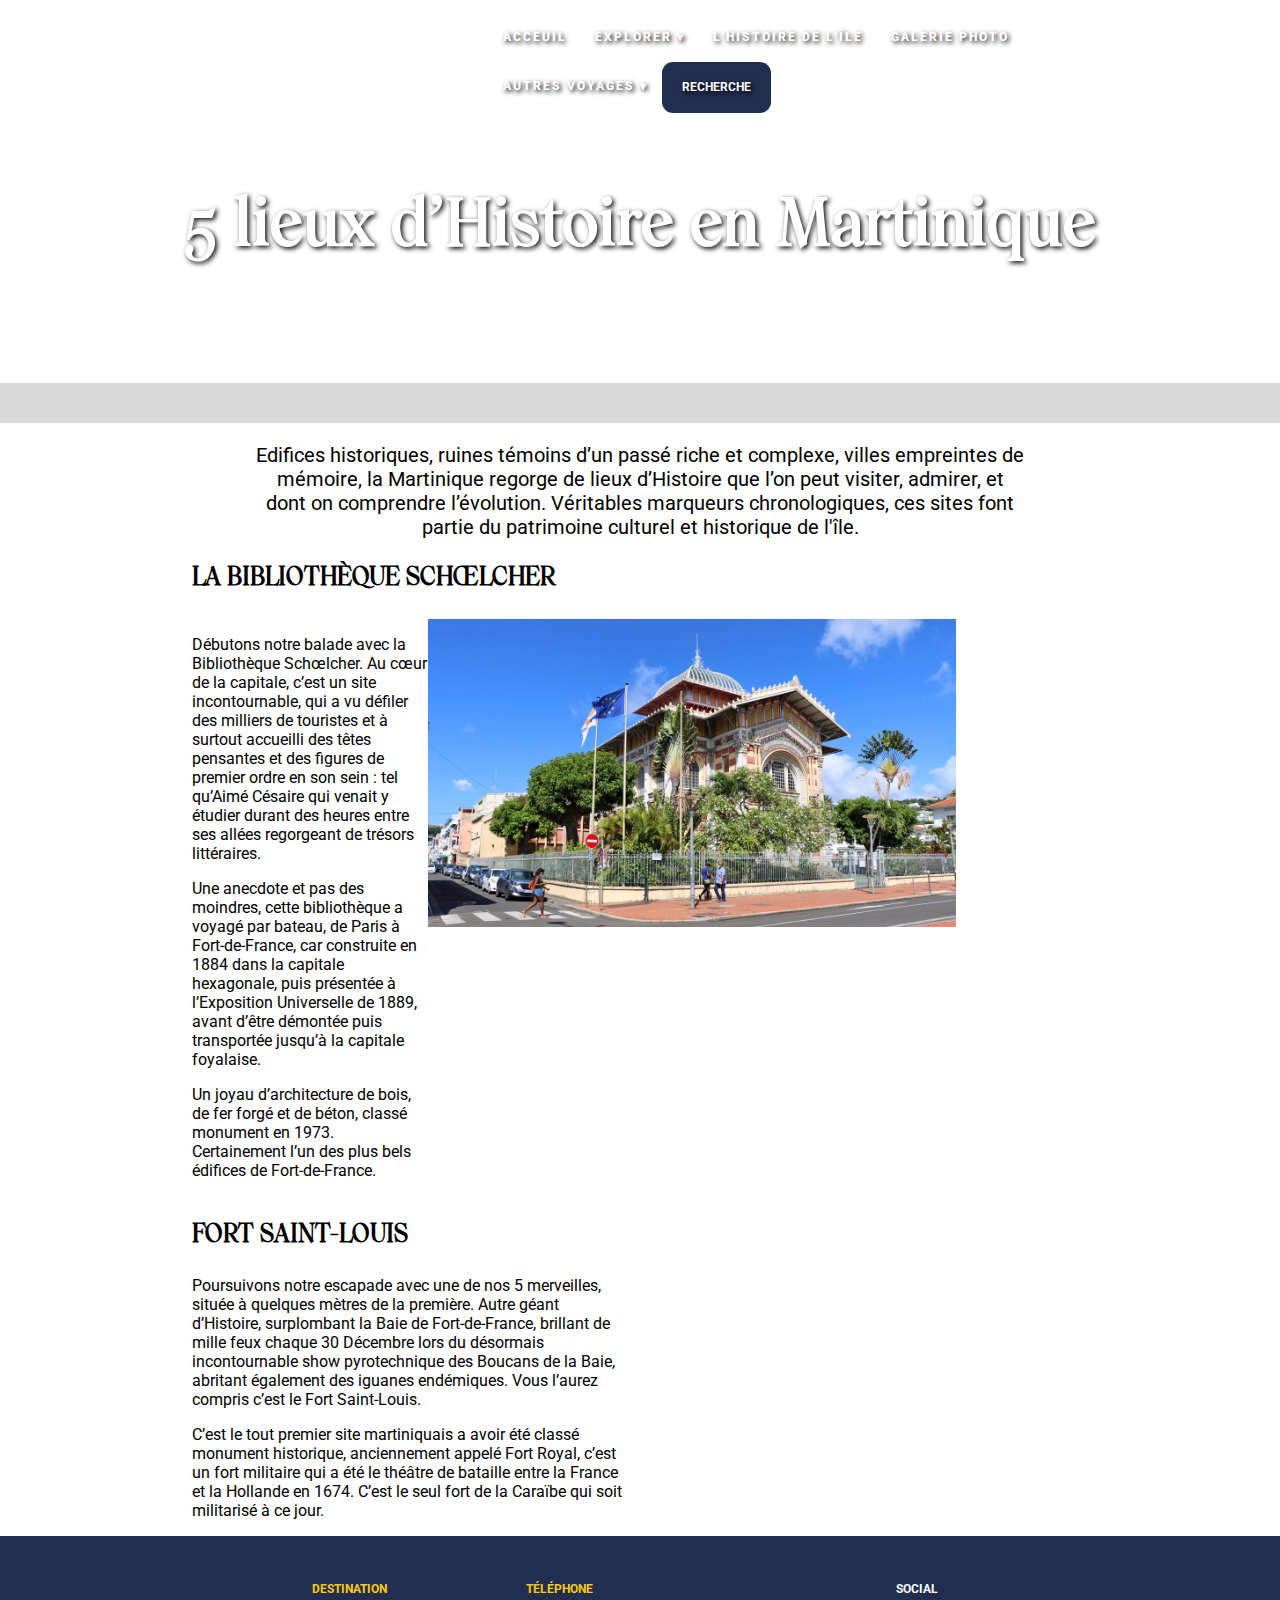
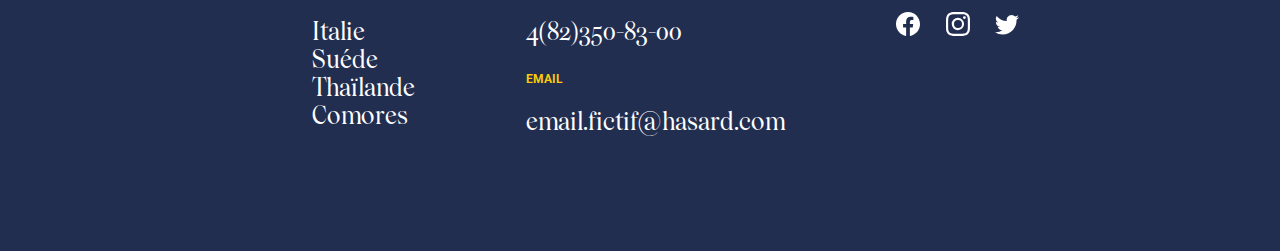
==== histoire_972.html @ 5e61902e "ajout section histoire" ====
<html lang="fr">
<head>
    <meta charset="UTF-8">
    <meta http-equiv="X-UA-Compatible" content="IE=edge">
    <meta name="viewport" content="width=device-width, initial-scale=1.0">
    <link rel="stylesheet" href="histoire_972.css">
    <link rel="icon" href="images-martinique/fill-map.png">
    <title>Découvrez l'histoire de la Martinique</title>
</head>
<body>
    <header>
        <nav>
            <div id="img-logo"><img src="images-martinique/fill-map.png" alt="logo"></div>
            <div id="menu">
                <ul>
                    <li><a href='martinique.html'>Acceuil</a></li>
                    <li><a class='dropdown-arrow' href='http://'>Explorer</a>
                        <ul class='sub-menus'>
                            <li><a href='http://'>Plages</a></li>
                            <li><a href='http://'>Plongés</a></li>
                            <li><a href='http://'>Faune et flore</a></li>
                            <li><a href='http://'>Randonnée</a></li>
                          </ul>
                        </li>
                        <li><a href='http://'>L'histoire de l'île </a></li>
                        <li><a href='http://'>Galerie photo</a></li>
                        <li><a class='dropdown-arrow' href='index.html'>Autres Voyages</a>
                          <ul class='sub-menus'>
                            <li><a href='http://'>Italie</a></li>
                            <li><a href='http://'>Suéde</a></li>
                            <li><a href='http://'>Thaïlande</a></li>
                            <li><a href='http://'>Comores</a></li>
                          </ul>
                        </li>
                        <li><button class="button-44"><a href='http://'>recherche</a></button></li>
                </ul>
            </div>
          </nav>
    </header>
    <main>
        <section class="background_1">
          <div class="title_s1">
            <h2>5 lieux d’Histoire en Martinique</h2>
          </div>
        </section>
        <section class="s2">
          <div class="color_s2"></div>
          <div class="container_s2">
            <div class="intro_s2">
              <p>Edifices historiques, ruines témoins d’un passé riche et complexe, villes empreintes de mémoire, la Martinique regorge de lieux d’Histoire que l’on peut visiter, admirer, et dont on comprendre l’évolution.
                Véritables marqueurs chronologiques, ces sites font partie du patrimoine culturel et historique de l'île.
                </p>
            </div>
            <div class="box_warpper_s2">
              <div class="sup_box_s2_1">
                <div class="box_s2_1">
                  <h3>la Bibliothèque Schœlcher</h3>
                  <div class="sub_box_s2_1">
                    <div class="para_s2_1">
                      <p>Débutons notre balade avec la Bibliothèque Schœlcher. Au cœur de la capitale, c’est un site incontournable, qui a vu défiler des milliers de touristes et à surtout accueilli des têtes pensantes et des figures de premier ordre en son sein : tel qu’Aimé Césaire qui venait y étudier durant des heures entre ses allées regorgeant de trésors littéraires.</p>
                      <p>Une anecdote et pas des moindres, cette bibliothèque a voyagé par bateau, de Paris à Fort-de-France, car construite en 1884 dans la capitale hexagonale, puis présentée à l’Exposition Universelle de 1889, avant d’être démontée puis transportée jusqu’à la capitale foyalaise.</p>
                      <p>Un joyau d’architecture de bois, de fer forgé et de béton, classé monument en 1973. Certainement l’un des plus bels édifices de Fort-de-France.</p>
                    </div>
                    <div class="img_s2_1">
                    <img src="images-histoire/bibliotheque-schoelcher_0.jpg" alt="">
                    </div>
                  </div>
              </div>
              <div class="box_s2_1">
                <h3>Fort Saint-Louis</h3>
                <div class="para_s2_1">
                  <p>Poursuivons notre escapade avec une de nos 5 merveilles, située à quelques mètres de la première. Autre géant d’Histoire, surplombant la Baie de Fort-de-France, brillant de mille feux chaque 30 Décembre lors du désormais incontournable show pyrotechnique des Boucans de la Baie, abritant également des iguanes endémiques. Vous l’aurez compris c’est le Fort Saint-Louis.</p>
                  <p>C’est le tout premier site martiniquais a avoir été classé monument historique, anciennement appelé Fort Royal, c’est un fort militaire qui a été le théâtre de bataille entre la France et la Hollande en 1674. C’est le seul fort de la Caraïbe qui soit militarisé à ce jour.</p>
                </div>
              </div>
            </div>
          </div>
        </section>
    </main>
    <footer>
      <div class="container_footer">
          <div class="box_warpper_foot">
              <div class="box_foot_1">
                  <h4>DESTINATION</h4>
                  <ul>
                      <li><a href="#">Italie</a></li>
                      <li><a href="#">Suéde</a></li>
                      <li><a href="#">Thaïlande</a></li>
                      <li><a href="#">Comores</a></li>
                  </ul>
              </div>
              <div class="box_foot_2">
                  <div class="box_sub_foot1">
                      <h4>Téléphone</h4>
                      <p>4(82)350-83-00</p>
                  </div>
                  <div class="box_sub_foot2">
                      <h4>Email</h4>
                      <p>email.fictif@hasard.com</p>
                  </div>
              </div>
              <div class="box_foot_3">
                  <h4>Social</h4>
                  <div class="box_sub_foot_3">
                      <div class="icone-facebook">
                          <a href="">
                              <svg xmlns="http://www.w3.org/2000/svg" width="24" height="24" fill="currentColor" class="bi bi-facebook" viewBox="0 0 16 16"> <path d="M16 8.049c0-4.446-3.582-8.05-8-8.05C3.58 0-.002 3.603-.002 8.05c0 4.017 2.926 7.347 6.75 7.951v-5.625h-2.03V8.05H6.75V6.275c0-2.017 1.195-3.131 3.022-3.131.876 0 1.791.157 1.791.157v1.98h-1.009c-.993 0-1.303.621-1.303 1.258v1.51h2.218l-.354 2.326H9.25V16c3.824-.604 6.75-3.934 6.75-7.951z"/> </svg>
                          </a>
                      </div>
                      <div class="icone-insta">
                          <a href="">
                              <svg style="color: white" xmlns="http://www.w3.org/2000/svg" width="24" height="24" fill="currentColor" class="bi bi-instagram" viewBox="0 0 16 16"> <path d="M8 0C5.829 0 5.556.01 4.703.048 3.85.088 3.269.222 2.76.42a3.917 3.917 0 0 0-1.417.923A3.927 3.927 0 0 0 .42 2.76C.222 3.268.087 3.85.048 4.7.01 5.555 0 5.827 0 8.001c0 2.172.01 2.444.048 3.297.04.852.174 1.433.372 1.942.205.526.478.972.923 1.417.444.445.89.719 1.416.923.51.198 1.09.333 1.942.372C5.555 15.99 5.827 16 8 16s2.444-.01 3.298-.048c.851-.04 1.434-.174 1.943-.372a3.916 3.916 0 0 0 1.416-.923c.445-.445.718-.891.923-1.417.197-.509.332-1.09.372-1.942C15.99 10.445 16 10.173 16 8s-.01-2.445-.048-3.299c-.04-.851-.175-1.433-.372-1.941a3.926 3.926 0 0 0-.923-1.417A3.911 3.911 0 0 0 13.24.42c-.51-.198-1.092-.333-1.943-.372C10.443.01 10.172 0 7.998 0h.003zm-.717 1.442h.718c2.136 0 2.389.007 3.232.046.78.035 1.204.166 1.486.275.373.145.64.319.92.599.28.28.453.546.598.92.11.281.24.705.275 1.485.039.843.047 1.096.047 3.231s-.008 2.389-.047 3.232c-.035.78-.166 1.203-.275 1.485a2.47 2.47 0 0 1-.599.919c-.28.28-.546.453-.92.598-.28.11-.704.24-1.485.276-.843.038-1.096.047-3.232.047s-2.39-.009-3.233-.047c-.78-.036-1.203-.166-1.485-.276a2.478 2.478 0 0 1-.92-.598 2.48 2.48 0 0 1-.6-.92c-.109-.281-.24-.705-.275-1.485-.038-.843-.046-1.096-.046-3.233 0-2.136.008-2.388.046-3.231.036-.78.166-1.204.276-1.486.145-.373.319-.64.599-.92.28-.28.546-.453.92-.598.282-.11.705-.24 1.485-.276.738-.034 1.024-.044 2.515-.045v.002zm4.988 1.328a.96.96 0 1 0 0 1.92.96.96 0 0 0 0-1.92zm-4.27 1.122a4.109 4.109 0 1 0 0 8.217 4.109 4.109 0 0 0 0-8.217zm0 1.441a2.667 2.667 0 1 1 0 5.334 2.667 2.667 0 0 1 0-5.334z" fill="white"></path> </svg>
                          </a>
                      </div>
                      <div class="icone-twitter">
                          <a href="#">
                              <svg style="color: white" xmlns="http://www.w3.org/2000/svg" width="24" height="24" fill="currentColor" class="bi bi-twitter" viewBox="0 0 16 16"> <path d="M5.026 15c6.038 0 9.341-5.003 9.341-9.334 0-.14 0-.282-.006-.422A6.685 6.685 0 0 0 16 3.542a6.658 6.658 0 0 1-1.889.518 3.301 3.301 0 0 0 1.447-1.817 6.533 6.533 0 0 1-2.087.793A3.286 3.286 0 0 0 7.875 6.03a9.325 9.325 0 0 1-6.767-3.429 3.289 3.289 0 0 0 1.018 4.382A3.323 3.323 0 0 1 .64 6.575v.045a3.288 3.288 0 0 0 2.632 3.218 3.203 3.203 0 0 1-.865.115 3.23 3.23 0 0 1-.614-.057 3.283 3.283 0 0 0 3.067 2.277A6.588 6.588 0 0 1 .78 13.58a6.32 6.32 0 0 1-.78-.045A9.344 9.344 0 0 0 5.026 15z" fill="white"></path> </svg>
                          </a>
                      </div>
                  </div>
              </div>
          </div>
      </div>
  </footer>
</body>
</html>
---- histoire_972.css ----
@import url('https://fonts.googleapis.com/css2?family=Roboto:ital,wght@0,100;0,300;0,400;0,500;0,700;0,900;1,100;1,300;1,400;1,500;1,700;1,900&display=swap');
@import url('https://fonts.googleapis.com/css2?family=Gilda+Display&display=swap');


@font-face {
    font-family: wulkan-med;
    src: url(font-voyage/WulkanDisplayMedium.ttf);
}
@font-face {
    font-family: WulkanDisplay-med-ital;
    src: url(font-voyage/WulkanDisplayRegular.ttf);
}
body{
    font-family: 'Roboto', sans-serif;
    margin: 0;
    padding: 0;
}

body{
    background-image: url(images-histoire/6e939fa3d09dea7df85dec85d68ae150.jpg);
    background-size: contain;
    background-repeat: no-repeat;
}
ul{
    list-style-type: none;
}
a:visited{
    color: #FFF;
    text-decoration: none;
}
a:link{
    color: #FFF;
    text-decoration: none;
}
/********************               NAVBAR             *************************/
/********************************************************************************/
/********************************************************************************/    
nav{
    display: flex;
    margin-left: 15%;
    margin-right: 15%;
    padding-top: 1%;
    font-size: 14px;
    letter-spacing: 2px;
    font-weight: 900;
}
#img-logo img{
    width: 12%;
}
#menu {
	color: #FFF;
	height: 5%;
	padding-left: 18px;
	border-radius: 0px;
}
#menu ul, #menu li {
	margin: 0 auto;
	padding: 0;
	list-style: none
}
#menu ul {
	width: 100%;
}
#menu li {
	float: left;
	display: inline;
	position: relative;
}
#menu a {
	display: block;
	line-height: 49px;
	padding: 0 14px;
	text-decoration: none;
	color: #FFFFFF;
	font-size: 12px;
	text-transform: uppercase;
    text-shadow: 2px 2px 5px black;
}
#menu a.dropdown-arrow:after {
	content: "\25BE";
	margin-left: 5px;
}
#menu li a:hover {
	color: #FFFFFF;
    text-shadow: 2px 2px 5px black;
}
#menu input {
	display: none;
	margin: 0;
	padding: 0;
	height: 3%;
	width: 100%;
	opacity: 0;
	cursor: pointer
}
#menu label {
	display: none;
	line-height: 49px;
	text-align: center;
	position: absolute;
	left: 35px
}
#menu label:before {
	font-size: 1.6em;
	content: "\2261"; 
	margin-left: 20px;
}
#menu ul.sub-menus{
	height: auto;
	overflow: hidden;
	width: 170px;
	position: absolute;
	z-index: 99;
	display: none;
}
#menu ul.sub-menus li {
	display: block;
	width: 100%;
}
#menu ul.sub-menus a {
	color: #FFFFFF;
	font-size: 12px;
    text-shadow: 2px 2px 5px black;
}
#menu li:hover ul.sub-menus {
	display: block
}

#img-logo {
    display: flex;
    justify-content: center;
}

/* CSS */
.button-44 {
    background-color: #222e50;
  border-radius: 11px;
  box-sizing: border-box;
  color: #fff;
  cursor: pointer;
  display: flex;
  font-family: Mija,-apple-system,BlinkMacSystemFont,Roboto,"Roboto Slab","Droid Serif","Segoe UI",system-ui,Arial,sans-serif;
  font-size: 1.15em;
  font-weight: 700;
  justify-content: center;
  line-height: 33.4929px;
  text-align: center;
  text-decoration: none;
  text-decoration-skip-ink: auto;
  text-shadow: rgba(0, 0, 0, .3) 1px 1px 1px;
  text-underline-offset: 1px;
  transition: all .2s ease-in-out;
  user-select: none;
  -webkit-user-select: none;
  touch-action: manipulation;
  width: 100%;
  word-break: break-word;
  border: 0;
}

.button-44:active,
.button-44:focus {
  border-bottom-style: none;
  border-color: #dadada;
  box-shadow: rgba(0, 0, 0, .3) 0 3px 3px inset;
  outline: 0;
}

.button-44:hover {
  background-color: #FCCB06;  
  border-bottom-style: none;
  border-color: #dadada;
}

.background_1{
    color: #FFF;
    height: 30%;
    font-family: wulkan-med;
    font-size: 44px;
}
.title_s1{
    display: flex;
    align-items: center;
    justify-content: center;
}
.title_s1 h2{
    margin-top: 6%;
    text-shadow: 2px 2px 5px black;
}
.s2{
    background-color: #FFF;
}
.color_s2{
    background-color: #dadada;
    height: 40px;
}
.intro_s2{
    margin-left: 20%;
    margin-right: 20%;
    font-size: 20px;
    text-align: center;
}
.box_warpper_s2{
    margin-left: 15%;
    margin-right: 15%;
}
.box_s2_1 h3{
    text-transform: uppercase;
    font-family: wulkan-med;
    font-size: 25px;
}
.sub_box_s2_1 {
    display: flex;
}
.img_s2_1 img{
    width: 80%;
}
.para_s2_1{
    width: 48%;
}

/********************           SECTION FOOTER         *************************/
/********************************************************************************/
/********************************************************************************/    

footer{
    background-color: #222e50;
    color: #FFF;
    height: 35%;
}
.container_footer{
    margin-left: 20%;
    margin-right: 20%;
}
.box_warpper_foot{
    padding-top: 4%;
    display: flex;
    justify-content: space-around;
}
.box_foot_1 h4,.box_foot_2 h4{
    text-transform: uppercase;
    color: #FCCB06;
    font-size: 12px;
}
.box_foot_1 ul,.box_foot_2 p{
    font-family: wulkan-med;
    font-size: 24px;
}
.box_foot_1 ul{
    padding: 0;
}
.box_foot_3 h4{
    font-size: 12px;
    text-transform: uppercase;
}
.box_sub_foot_3{
    display: flex;
    gap: 35%;
}
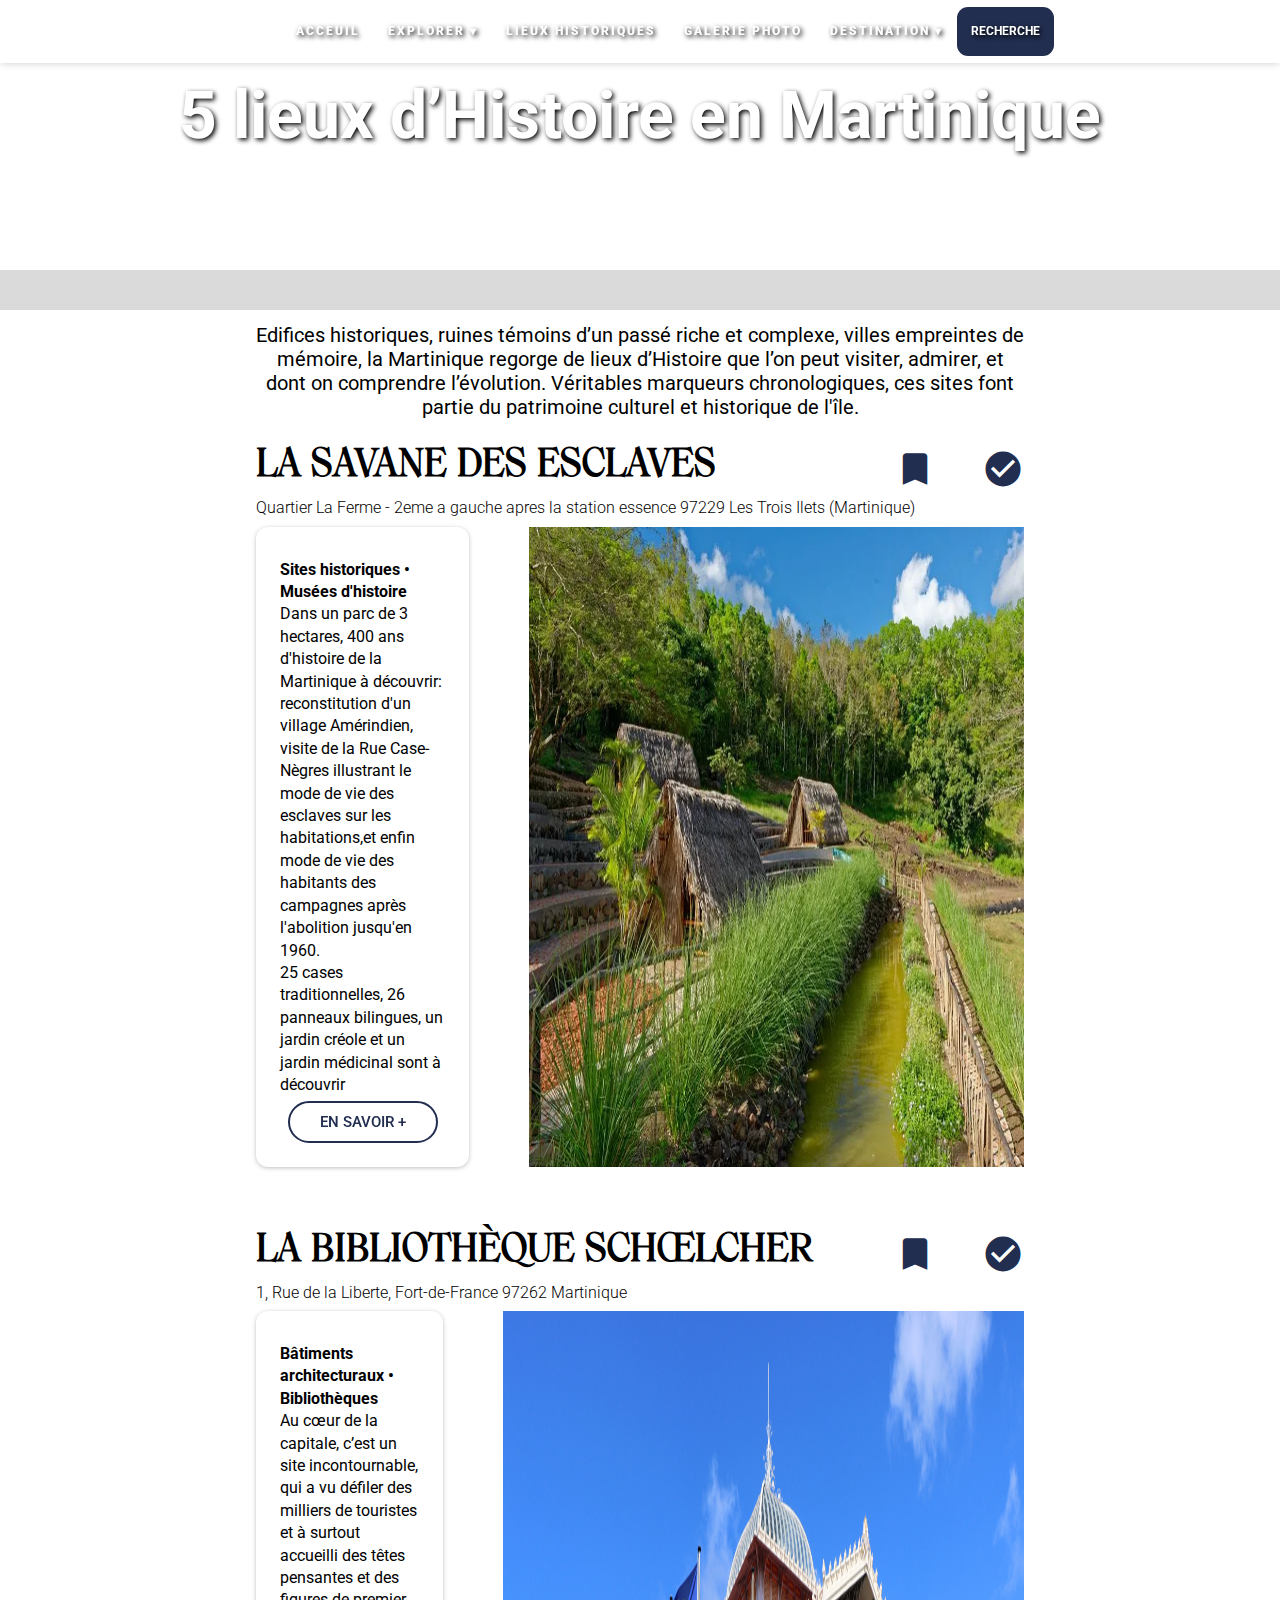
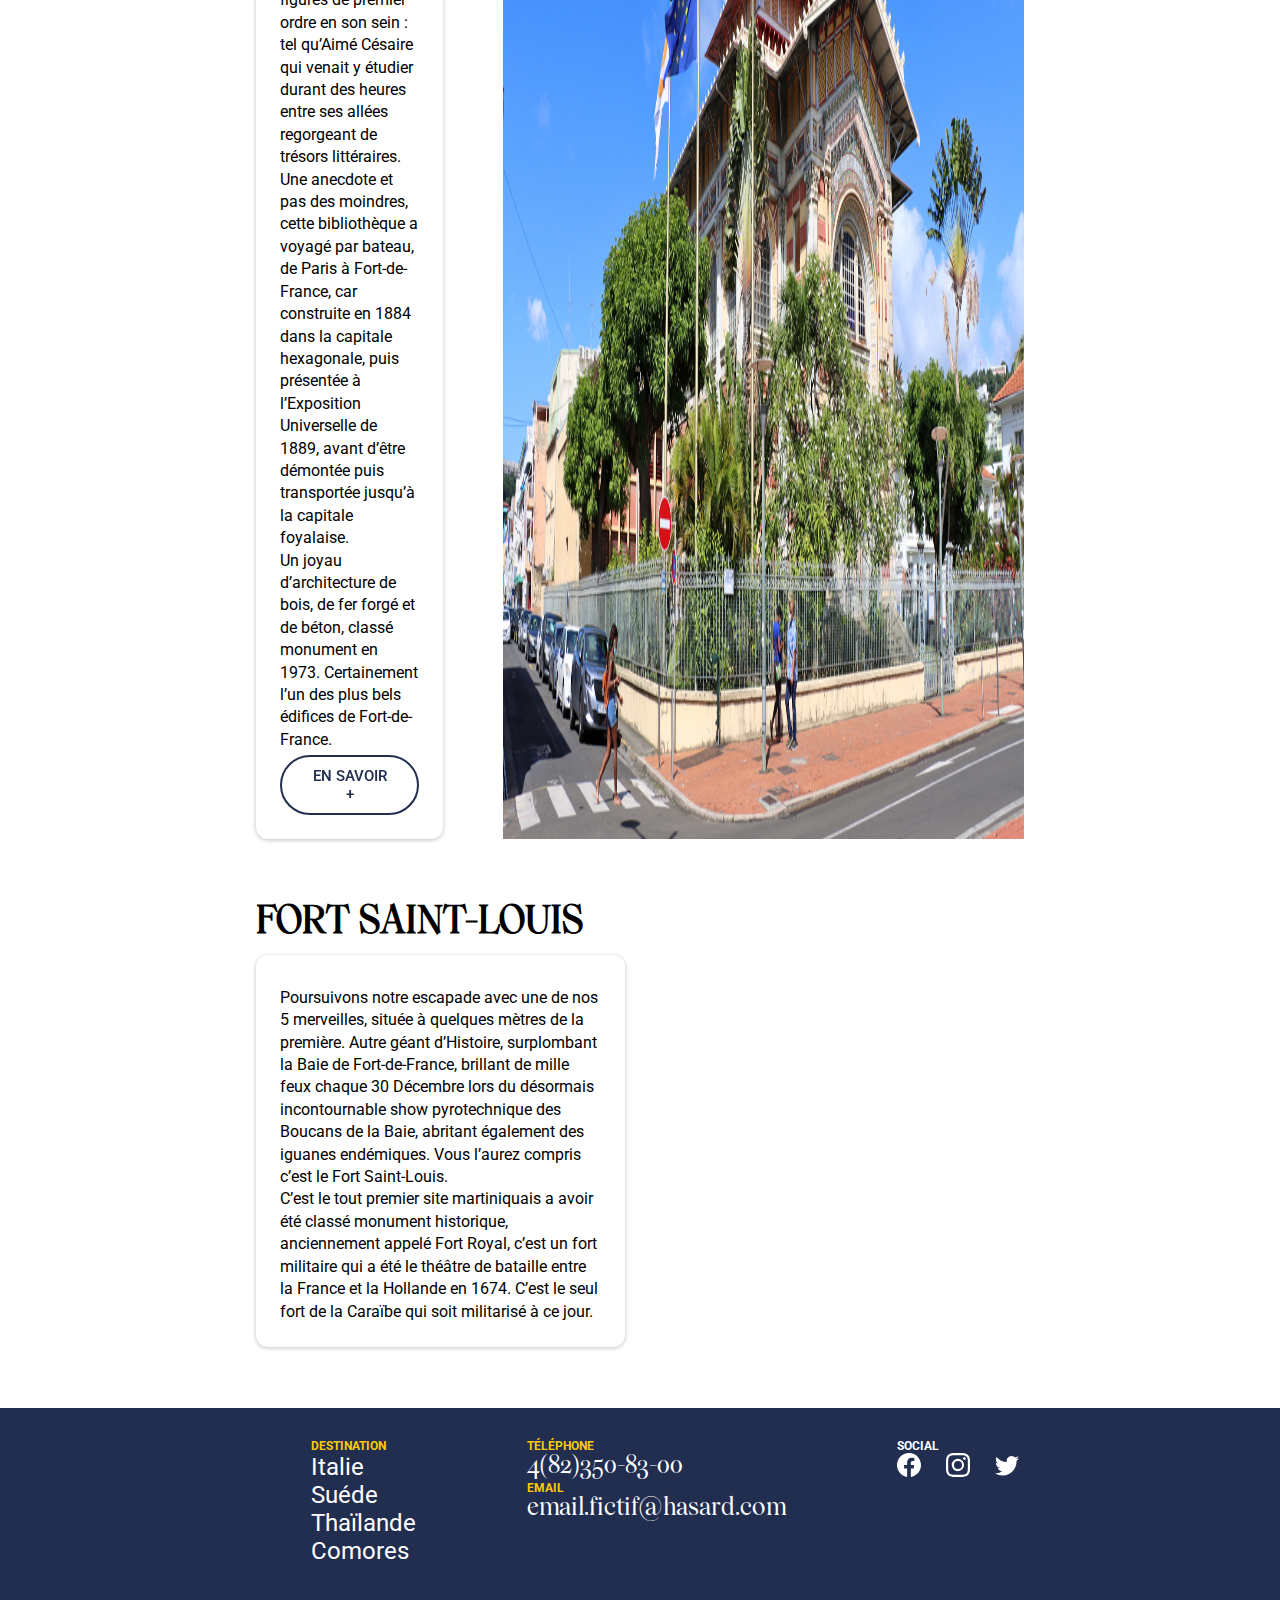
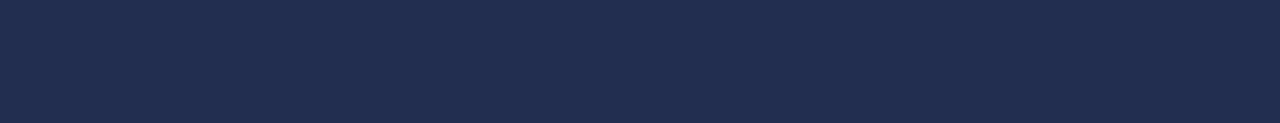
==== commit 14d39fab: "Ajout navbar qui change de couleur quand on scroll" ====
--- a/histoire_972.html
+++ b/histoire_972.html
@@ -5,35 +5,38 @@
     <meta name="viewport" content="width=device-width, initial-scale=1.0">
     <link rel="stylesheet" href="histoire_972.css">
     <link rel="icon" href="images-martinique/fill-map.png">
+    <link href="https://fonts.googleapis.com/icon?family=Material+Icons" rel="stylesheet">
     <title>Découvrez l'histoire de la Martinique</title>
 </head>
 <body>
     <header>
-        <nav>
-            <div id="img-logo"><img src="images-martinique/fill-map.png" alt="logo"></div>
-            <div id="menu">
-                <ul>
-                    <li><a href='martinique.html'>Acceuil</a></li>
-                    <li><a class='dropdown-arrow' href='http://'>Explorer</a>
-                        <ul class='sub-menus'>
-                            <li><a href='http://'>Plages</a></li>
-                            <li><a href='http://'>Plongés</a></li>
-                            <li><a href='http://'>Faune et flore</a></li>
-                            <li><a href='http://'>Randonnée</a></li>
-                          </ul>
-                        </li>
-                        <li><a href='http://'>L'histoire de l'île </a></li>
-                        <li><a href='http://'>Galerie photo</a></li>
-                        <li><a class='dropdown-arrow' href='index.html'>Autres Voyages</a>
+        <nav  class="navbar_head" id="color_nav">
+            <div class="menu_container">
+              <img id="img-logo" src="images-martinique/fill-map.png" alt="logo">
+              <div id="menu">
+                  <ul>
+                      <li><a href='martinique.html'>Acceuil</a></li>
+                      <li><a class='dropdown-arrow' href='http://'>Explorer</a>
                           <ul class='sub-menus'>
-                            <li><a href='http://'>Italie</a></li>
-                            <li><a href='http://'>Suéde</a></li>
-                            <li><a href='http://'>Thaïlande</a></li>
-                            <li><a href='http://'>Comores</a></li>
-                          </ul>
-                        </li>
-                        <li><button class="button-44"><a href='http://'>recherche</a></button></li>
-                </ul>
+                              <li><a href='http://'>Plages</a></li>
+                              <li><a href='http://'>Plongés</a></li>
+                              <li><a href='http://'>Faune et flore</a></li>
+                              <li><a href='http://'>Randonnée</a></li>
+                            </ul>
+                          </li>
+                          <li><a href='http://'>Lieux Historiques</a></li>
+                          <li><a href='http://'>Galerie photo</a></li>
+                          <li><a class='dropdown-arrow' href='index.html'>Destination</a>
+                            <ul class='sub-menus'>
+                              <li><a href='http://'>Italie</a></li>
+                              <li><a href='http://'>Suéde</a></li>
+                              <li><a href='http://'>Thaïlande</a></li>
+                              <li><a href='http://'>Comores</a></li>
+                            </ul>
+                          </li>
+                          <li><button class="button-44"><a href='http://'>recherche</a></button></li>
+                  </ul>
+              </div>
             </div>
           </nav>
     </header>
@@ -54,12 +57,42 @@
             <div class="box_warpper_s2">
               <div class="sup_box_s2_1">
                 <div class="box_s2_1">
-                  <h3>la Bibliothèque Schœlcher</h3>
+                  <div class="title_s2_1">
+                    <h3>La savane des esclaves</h3>
+                    <div class="warpper-icone_s2">
+                      <span class="material-icons md-42">bookmarks</span>
+                      <span class="material-icons md-42">check_circle</span>
+                    </div>
+                  </div>
+                  <p id="location_s2">Quartier La Ferme - 2eme a gauche apres la station essence 97229 Les Trois Ilets (Martinique)</p>
                   <div class="sub_box_s2_1">
                     <div class="para_s2_1">
-                      <p>Débutons notre balade avec la Bibliothèque Schœlcher. Au cœur de la capitale, c’est un site incontournable, qui a vu défiler des milliers de touristes et à surtout accueilli des têtes pensantes et des figures de premier ordre en son sein : tel qu’Aimé Césaire qui venait y étudier durant des heures entre ses allées regorgeant de trésors littéraires.</p>
+                      <h4>Sites historiques • Musées d'histoire</h4>
+                      <p>Dans un parc de 3 hectares, 400 ans d'histoire de la Martinique à découvrir: reconstitution d'un village Amérindien, visite de la Rue Case-Nègres illustrant le mode de vie des esclaves sur les habitations,et enfin mode de vie des habitants des campagnes après l'abolition jusqu'en 1960.</p>
+                      <p>25 cases traditionnelles, 26 panneaux bilingues, un jardin créole et un jardin médicinal sont à découvrir</p>
+                      <a id="btn" href="#"><button class="btn">En savoir +</button></a>
+                    </div>
+                    <div class="img_s2_1">
+                    <img src="images-histoire/Savane-des-Esclaves.webp" alt="">
+                    </div>
+                  </div>
+              </div>
+                <div class="box_s2_1">
+                  <div  class="title_s2_1">
+                    <h3>la Bibliothèque Schœlcher</h3>
+                    <div class="warpper-icone_s2">
+                      <span class="material-icons md-42">bookmarks</span>
+                      <span class="material-icons md-42">check_circle</span>
+                    </div>
+                  </div>
+                  <p id="location_s2">1, Rue de la Liberte, Fort-de-France 97262 Martinique</p>
+                  <div class="sub_box_s2_1">
+                    <div class="para_s2_1">
+                      <h4>Bâtiments architecturaux • Bibliothèques</h4>
+                      <p>Au cœur de la capitale, c’est un site incontournable, qui a vu défiler des milliers de touristes et à surtout accueilli des têtes pensantes et des figures de premier ordre en son sein : tel qu’Aimé Césaire qui venait y étudier durant des heures entre ses allées regorgeant de trésors littéraires.</p>
                       <p>Une anecdote et pas des moindres, cette bibliothèque a voyagé par bateau, de Paris à Fort-de-France, car construite en 1884 dans la capitale hexagonale, puis présentée à l’Exposition Universelle de 1889, avant d’être démontée puis transportée jusqu’à la capitale foyalaise.</p>
                       <p>Un joyau d’architecture de bois, de fer forgé et de béton, classé monument en 1973. Certainement l’un des plus bels édifices de Fort-de-France.</p>
+                      <a id="btn" href="#"><button class="btn">En savoir +</button></a>
                     </div>
                     <div class="img_s2_1">
                     <img src="images-histoire/bibliotheque-schoelcher_0.jpg" alt="">
@@ -122,5 +155,16 @@
           </div>
       </div>
   </footer>
+  <script>
+    const nav = document.querySelector('nav');
+
+    window.addEventListener('scroll', () => {
+        if (window.scrollY >= 50) {
+            nav.classList.add('active_nav');
+        } else {
+            nav.classList.remove('active_nav');
+        }
+    })
+  </script>
 </body>
 </html>--- a/histoire_972.css
+++ b/histoire_972.css
@@ -10,10 +10,11 @@
     font-family: WulkanDisplay-med-ital;
     src: url(font-voyage/WulkanDisplayRegular.ttf);
 }
-body{
+*{
     font-family: 'Roboto', sans-serif;
     margin: 0;
     padding: 0;
+    box-sizing: border-box;
 }
 
 body{
@@ -35,17 +36,52 @@
 /********************               NAVBAR             *************************/
 /********************************************************************************/
 /********************************************************************************/    
+header{
+    position: sticky;
+}
 nav{
-    display: flex;
-    margin-left: 15%;
-    margin-right: 15%;
-    padding-top: 1%;
-    font-size: 14px;
+    width: 100%;
+    font-weight: 900;
+    position: fixed;
+    justify-content: center;
+    transition: 200ms ease-in-out background-color, 200ms ease-in-out box-shadow;
+}
+.menu_container {
+    width: 100%;
+    display: flex;
+    letter-spacing: 2px;
     letter-spacing: 2px;
     font-weight: 900;
-}
-#img-logo img{
-    width: 12%;
+    min-height: 7vh;
+    backdrop-filter: Blur(4px);
+    box-shadow: 0 0 0.5rem rgb(0 0 0 / 20%);
+    justify-content: center;
+    align-items: center;
+}
+.navbar_head .sub_menus a{
+    color: #222e50;
+}
+.navbar_head .sub_menus a:hover{
+    color: #FCCB06;
+}
+#img-logo {
+    width: 3%;
+}
+.menu_container{
+    backdrop-filter: Blur(4px);
+    box-shadow: 0 0 0.5rem rgb(0 0 0 / 20%);
+
+}
+.active_nav {
+    background-color: rgba(34, 46, 80, .96);
+    box-shadow: 0 0 .5rem rgba(0, 0, 0, .6);
+}
+.active_nav .nav_links a,
+.active_nav .logo {
+    color: #ffffff;
+}
+.active_nav .nav_links a:hover {
+    color: #fff;
 }
 #menu {
 	color: #FFF;
@@ -125,7 +161,13 @@
 #menu li:hover ul.sub-menus {
 	display: block
 }
-
+#menu ul, a:hover {
+    background-color: rgba(0, 0, 0, .2);
+	backdrop-filter: Blur(5px);
+    border-radius: 8px;
+    transition: 200ms ease-in-out background-color,
+                200ms ease-in-out color;
+}
 #img-logo {
     display: flex;
     justify-content: center;
@@ -172,6 +214,42 @@
   border-color: #dadada;
 }
 
+.btn{
+    font-family: Roboto, sans-serif;
+    font-weight: 532;
+    font-size: 15px;
+    color: #222e50;
+    background-color: #0066cc00;
+    padding: 10px 30px;
+    border: solid #222e50 2px;
+    box-shadow: rgb(0, 0, 0) 0px 0px 0px 0px;
+    border-radius: 50px;
+    transition : 1000ms;
+    transform: translateY(0);
+    display: flex;
+    flex-direction: row;
+    align-items: center;
+    cursor: pointer;
+    text-transform: uppercase;
+
+}
+
+.btn:hover{
+    transition : 1000ms;
+    padding: 10px 50px;
+    transform : translateY(-0px);
+    background-color: #222e50;
+    color: #ffffff;
+    border: solid 2px #222e50;
+
+}
+
+
+/*#############################################################################
+###############################        Section 1        #######################
+##############################################################################*/
+
+
 .background_1{
     color: #FFF;
     height: 30%;
@@ -199,24 +277,81 @@
     margin-right: 20%;
     font-size: 20px;
     text-align: center;
+    margin-top: 1%;
+    margin-bottom: 2%;
 }
 .box_warpper_s2{
-    margin-left: 15%;
-    margin-right: 15%;
+    margin-left: 20%;
+    margin-right: 20%;
 }
 .box_s2_1 h3{
     text-transform: uppercase;
     font-family: wulkan-med;
-    font-size: 25px;
+    font-size: 38px;
+    letter-spacing: normal;
+    margin-bottom: 10px;
+}
+#location_s2{
+    font-weight: 300;
 }
 .sub_box_s2_1 {
     display: flex;
-}
-.img_s2_1 img{
-    width: 80%;
+    gap: 60px;
+    margin-top: 1.2%;
+}
+.box_s2_1 {
+    margin-bottom: 8%;
+}
+.img_s2_1 {
+    object-fit: cover;
+    display: flex;
+    justify-content: flex-end;
+    align-items: center;
+    overflow: hidden;
+}
+.img_s2_1 img {
+    width: 100%;
+    height: 100%;
+}
+.para_s2_1 {
+    width: 48%;
+    display: flex;
+    flex-direction: column;
+    line-height: 1.4rem;
+    justify-content: space-evenly;
 }
 .para_s2_1{
-    width: 48%;
+    border-radius: 12px;
+    box-shadow: 0 1px 4px 0 rgb(0 0 0 / 25%);
+    padding: 32px 24px 24px 24px;
+}
+.para_s2_1:hover{
+    transition : 900ms;
+    box-shadow: 0 1px 4px 0 rgb(0 0 0 / 45%);
+}
+#btn {
+    margin-top: 3%;
+    display: flex;
+    justify-content: center;
+}
+.title_s2_1 {
+    display: flex;
+    align-items: center;
+    justify-content: space-between;
+}
+.material-icons.md-42 { 
+    font-size: 42px;
+    color: #222e50; 
+}
+.material-symbols-outlined {
+    font-variation-settings:
+    'FILL' 0,
+    'wght' 500,
+    'GRAD' 0,
+    'opsz' 40
+  }
+.material-icons.md-42:hover{
+    color: black;
 }
 
 /********************           SECTION FOOTER         *************************/
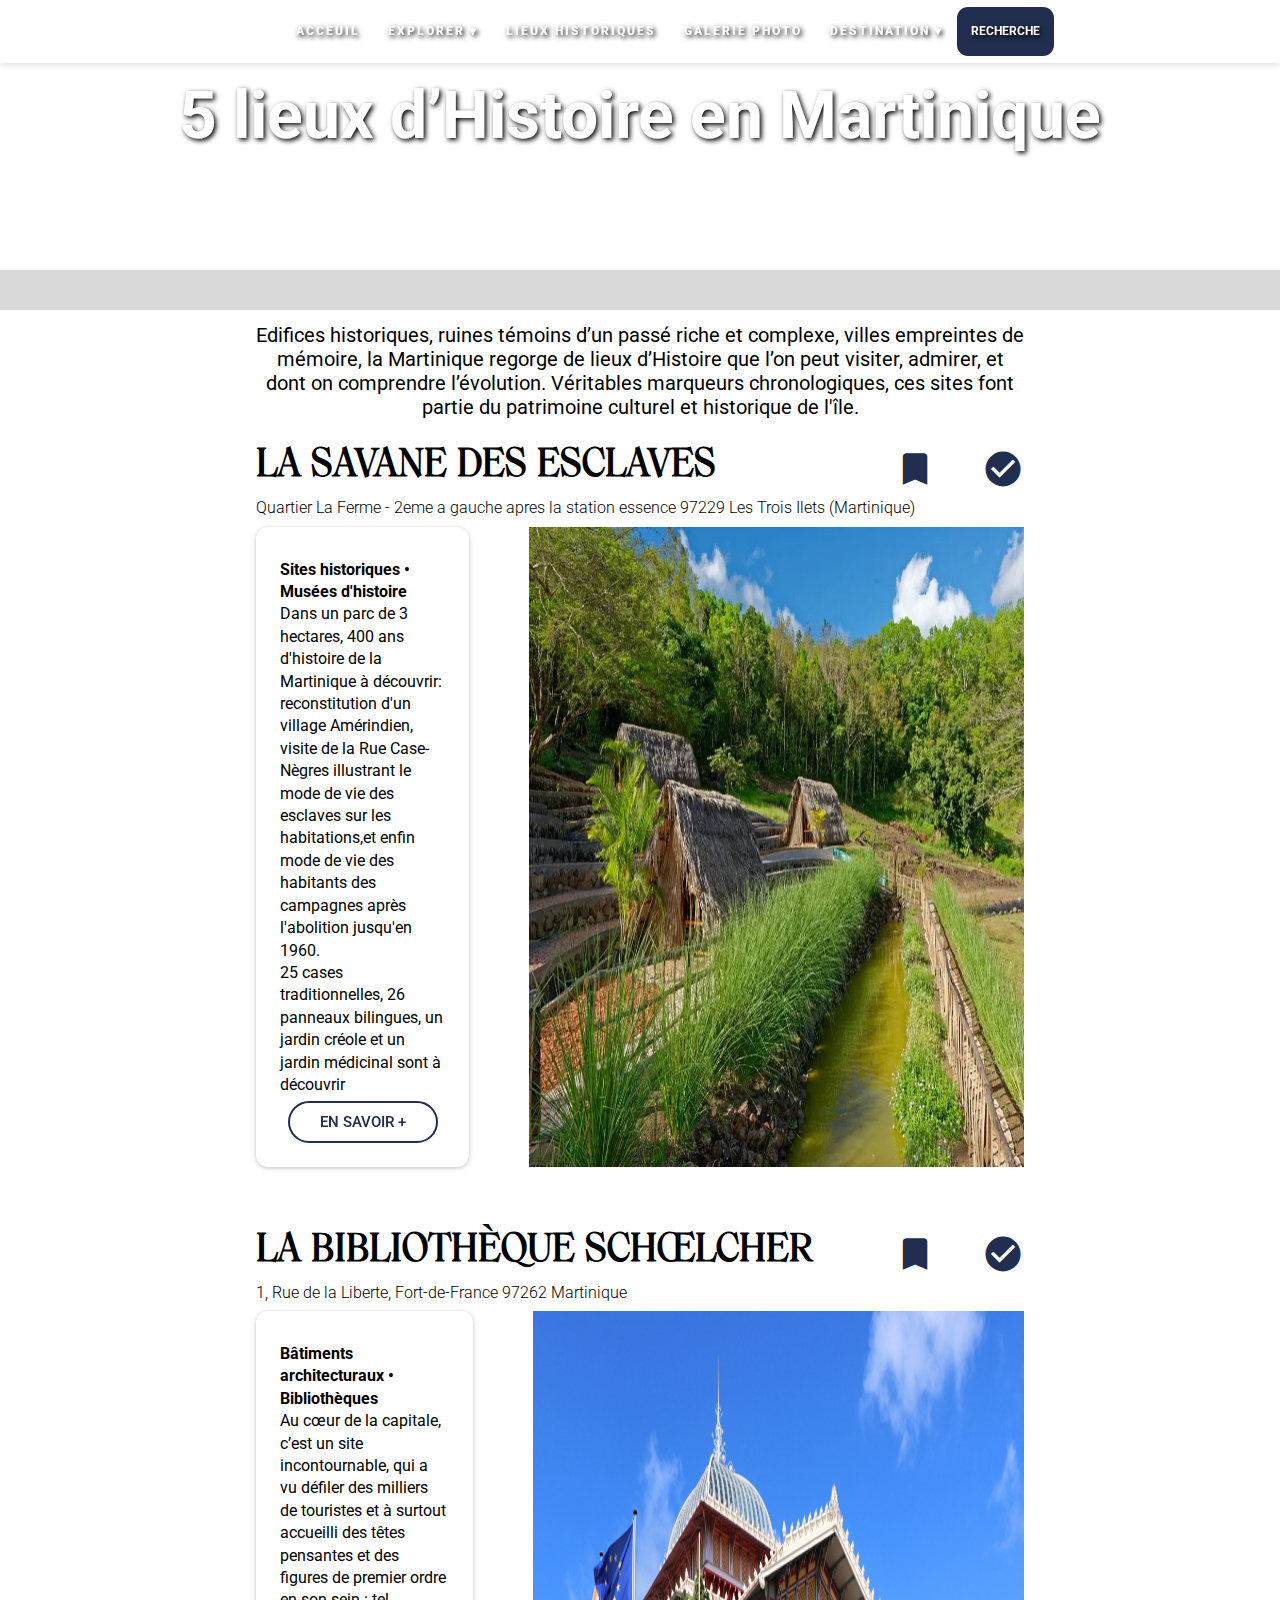
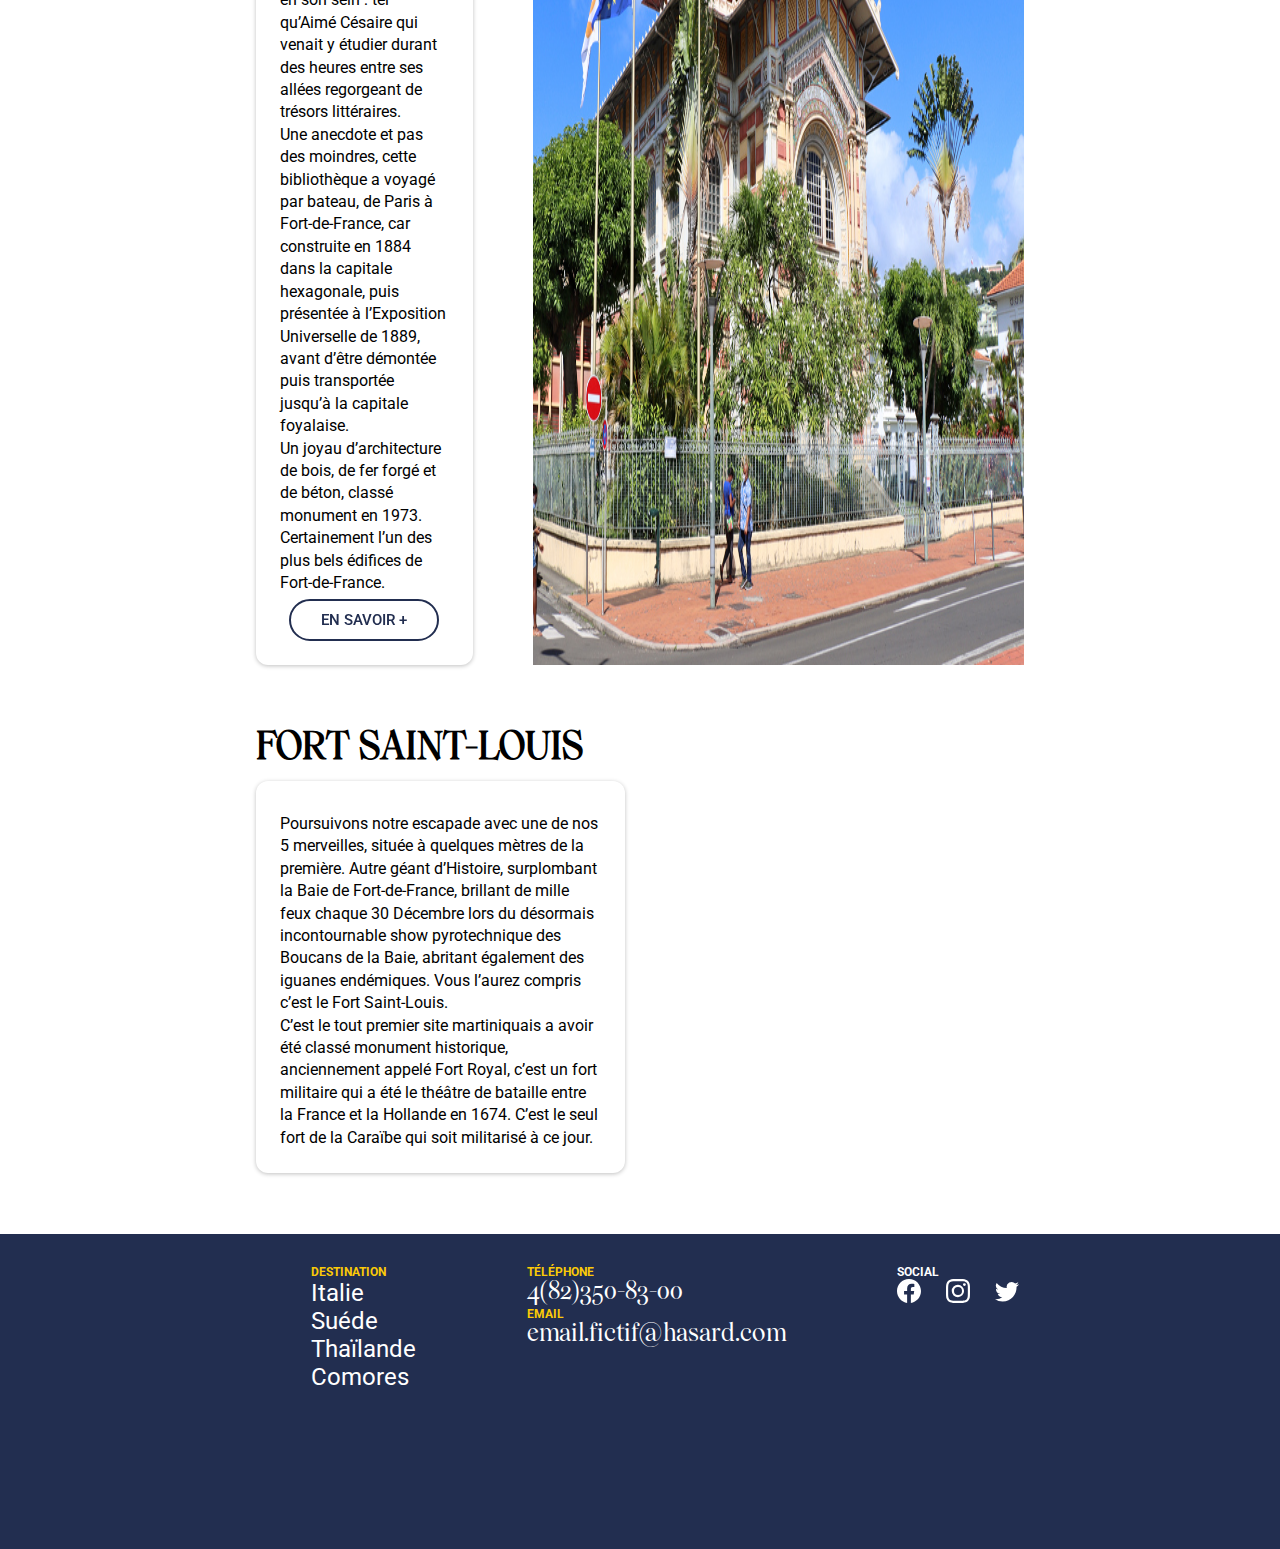
==== commit ddc40ed1: "resize image" ====
--- a/histoire_972.html
+++ b/histoire_972.html
@@ -87,14 +87,14 @@
                   </div>
                   <p id="location_s2">1, Rue de la Liberte, Fort-de-France 97262 Martinique</p>
                   <div class="sub_box_s2_1">
-                    <div class="para_s2_1">
+                    <div class="para_s2_2">
                       <h4>Bâtiments architecturaux • Bibliothèques</h4>
                       <p>Au cœur de la capitale, c’est un site incontournable, qui a vu défiler des milliers de touristes et à surtout accueilli des têtes pensantes et des figures de premier ordre en son sein : tel qu’Aimé Césaire qui venait y étudier durant des heures entre ses allées regorgeant de trésors littéraires.</p>
                       <p>Une anecdote et pas des moindres, cette bibliothèque a voyagé par bateau, de Paris à Fort-de-France, car construite en 1884 dans la capitale hexagonale, puis présentée à l’Exposition Universelle de 1889, avant d’être démontée puis transportée jusqu’à la capitale foyalaise.</p>
                       <p>Un joyau d’architecture de bois, de fer forgé et de béton, classé monument en 1973. Certainement l’un des plus bels édifices de Fort-de-France.</p>
                       <a id="btn" href="#"><button class="btn">En savoir +</button></a>
                     </div>
-                    <div class="img_s2_1">
+                    <div class="img_s2_2">
                     <img src="images-histoire/bibliotheque-schoelcher_0.jpg" alt="">
                     </div>
                   </div>
--- a/histoire_972.css
+++ b/histoire_972.css
@@ -354,6 +354,34 @@
     color: black;
 }
 
+.img_s2_2 {
+    object-fit: cover;
+    display: flex;
+    justify-content: flex-end;
+    align-items: center;
+    overflow: hidden;
+}
+.img_s2_2 img {
+    width: 127%;
+    height: 100%;
+}
+.para_s2_2 {
+    width: 60%;
+    display: flex;
+    flex-direction: column;
+    line-height: 1.4rem;
+    justify-content: space-evenly;
+}
+.para_s2_2{
+    border-radius: 12px;
+    box-shadow: 0 1px 4px 0 rgb(0 0 0 / 25%);
+    padding: 32px 24px 24px 24px;
+}
+.para_s2_2:hover{
+    transition : 900ms;
+    box-shadow: 0 1px 4px 0 rgb(0 0 0 / 45%);
+}
+
 /********************           SECTION FOOTER         *************************/
 /********************************************************************************/
 /********************************************************************************/    
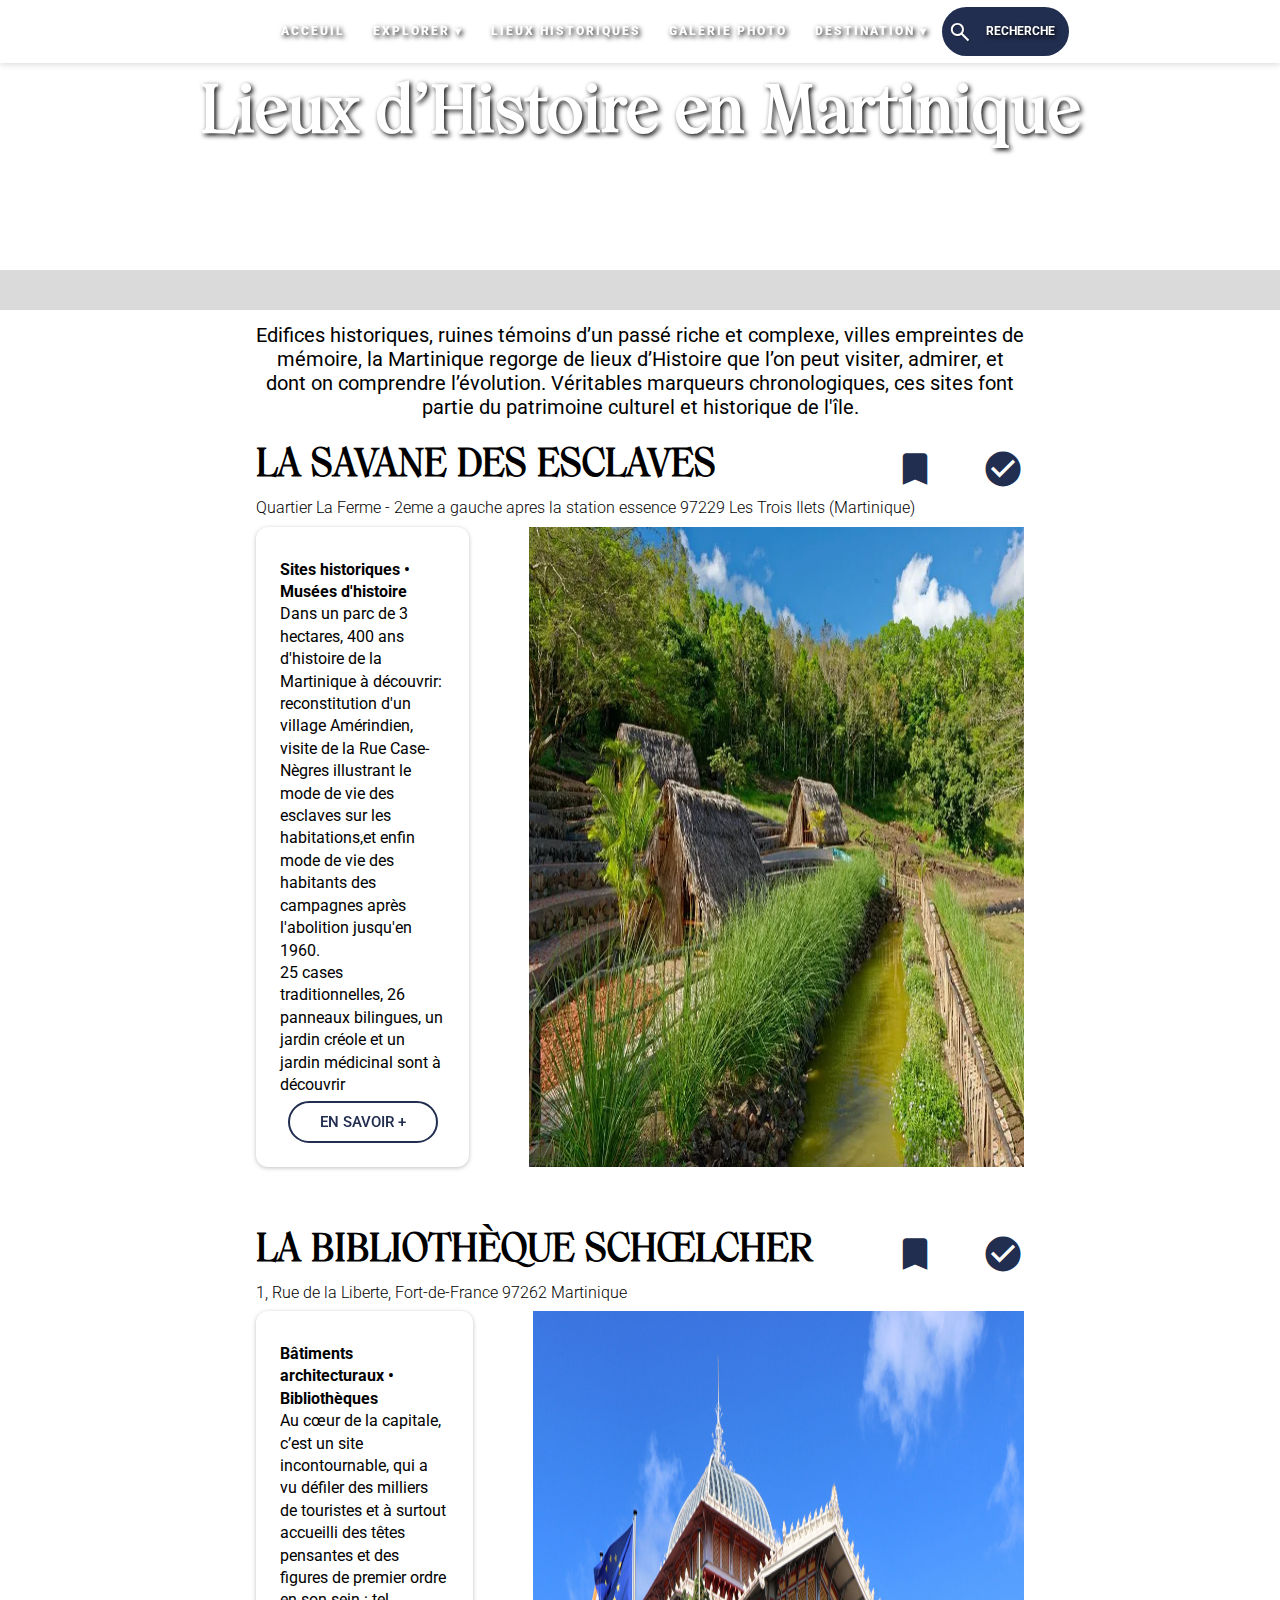
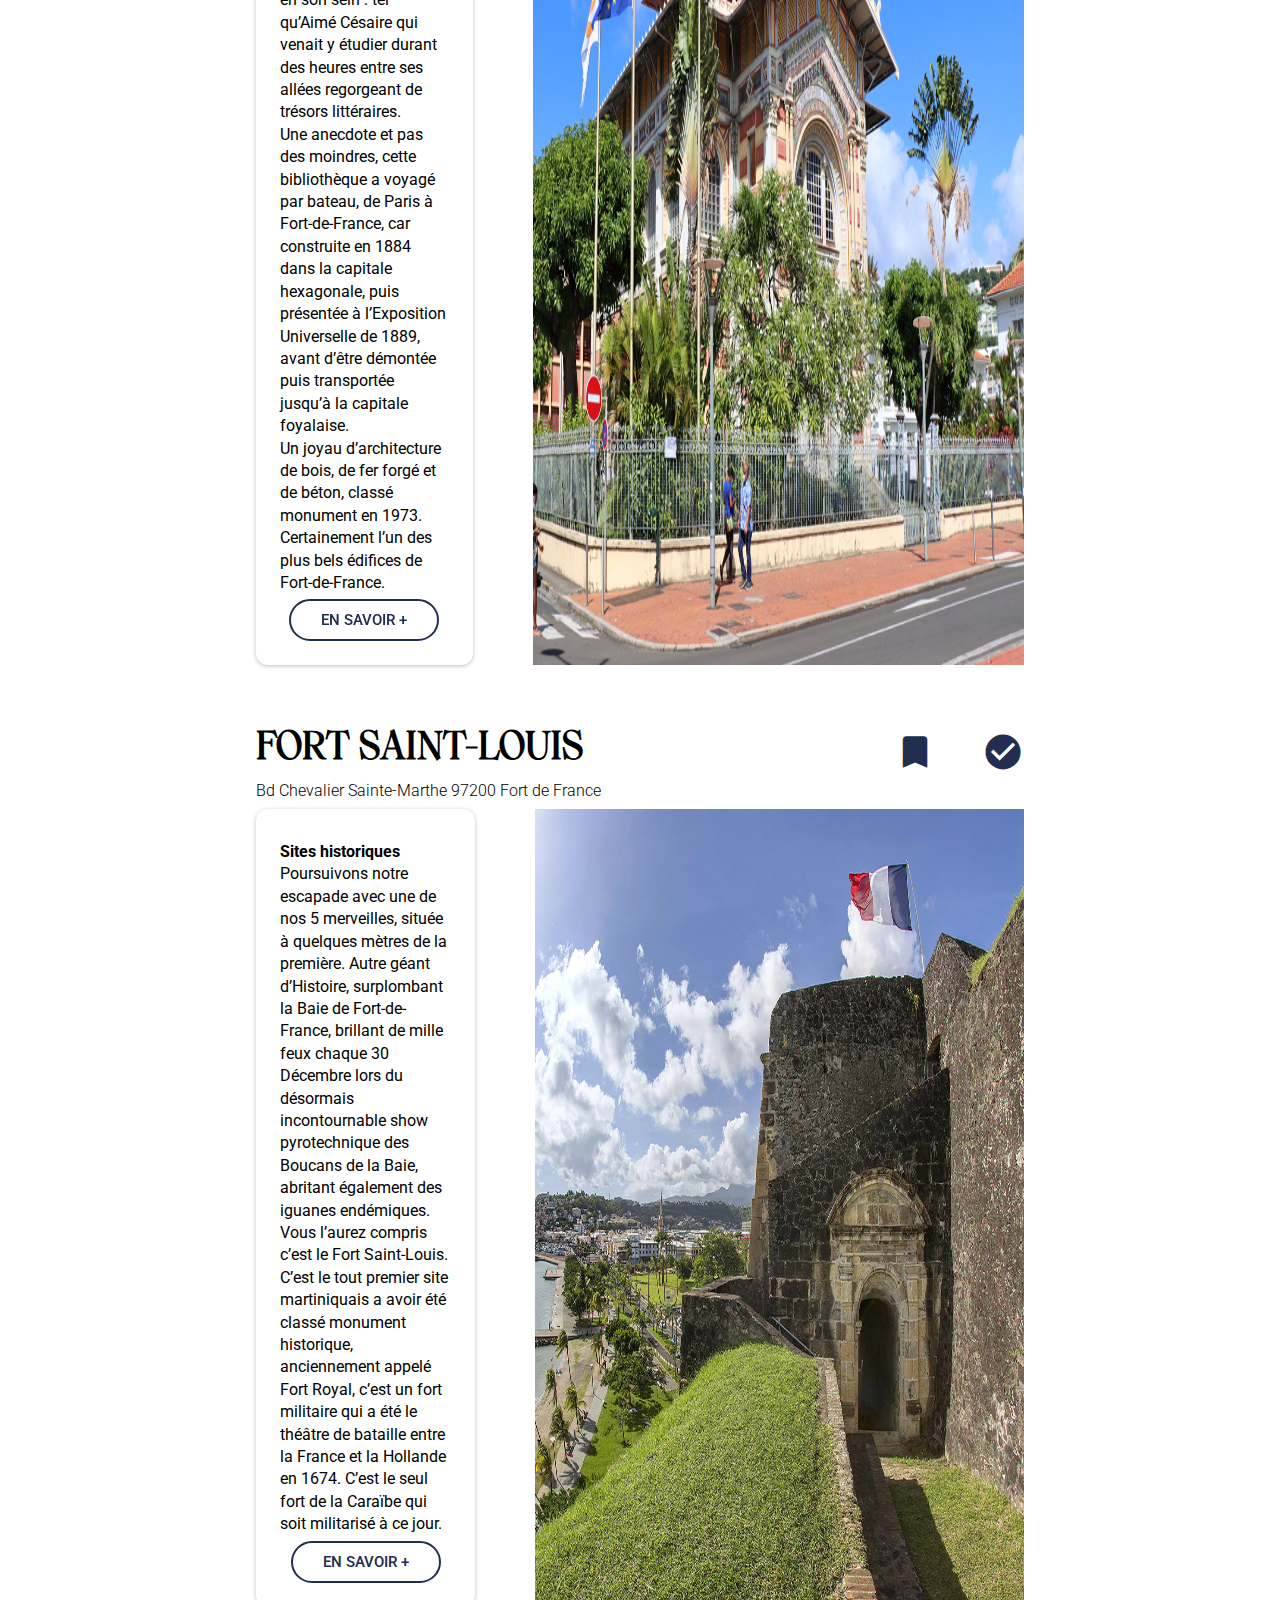
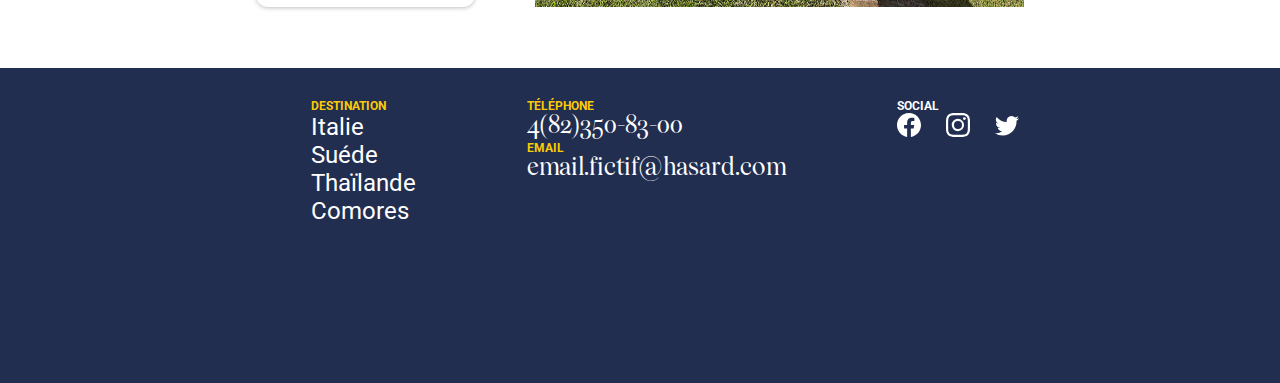
==== commit f1a143c2: "changment navbar + ajout page" ====
--- a/histoire_972.html
+++ b/histoire_972.html
@@ -6,6 +6,7 @@
     <link rel="stylesheet" href="histoire_972.css">
     <link rel="icon" href="images-martinique/fill-map.png">
     <link href="https://fonts.googleapis.com/icon?family=Material+Icons" rel="stylesheet">
+    <link rel="stylesheet" href="https://fonts.googleapis.com/css2?family=Material+Symbols+Outlined:opsz,wght,FILL,GRAD@20..48,100..700,0..1,-50..200" />
     <title>Découvrez l'histoire de la Martinique</title>
 </head>
 <body>
@@ -28,13 +29,17 @@
                           <li><a href='http://'>Galerie photo</a></li>
                           <li><a class='dropdown-arrow' href='index.html'>Destination</a>
                             <ul class='sub-menus'>
-                              <li><a href='http://'>Italie</a></li>
-                              <li><a href='http://'>Suéde</a></li>
-                              <li><a href='http://'>Thaïlande</a></li>
-                              <li><a href='http://'>Comores</a></li>
+                              <li><a href="comores.html">Italie</a></li>
+                              <li><a href="norvège.html">Suéde</a></li>
+                              <li><a href="italie.html">Thaïlande</a></li>
+                              <li><a href="thailand.html">Comores</a></li>
                             </ul>
                           </li>
-                          <li><button class="button-44"><a href='http://'>recherche</a></button></li>
+                          <li><button class="button-44">
+                            <span class="material-symbols-outlined">search</span>
+                            <a href='http://'>recherche</a>
+                        </button>
+                        </li>
                   </ul>
               </div>
             </div>
@@ -43,7 +48,7 @@
     <main>
         <section class="background_1">
           <div class="title_s1">
-            <h2>5 lieux d’Histoire en Martinique</h2>
+            <h2>Lieux d’Histoire en Martinique</h2>
           </div>
         </section>
         <section class="s2">
@@ -78,7 +83,7 @@
                   </div>
               </div>
                 <div class="box_s2_1">
-                  <div  class="title_s2_1">
+                  <div class="title_s2_1">
                     <h3>la Bibliothèque Schœlcher</h3>
                     <div class="warpper-icone_s2">
                       <span class="material-icons md-42">bookmarks</span>
@@ -100,10 +105,24 @@
                   </div>
               </div>
               <div class="box_s2_1">
-                <h3>Fort Saint-Louis</h3>
-                <div class="para_s2_1">
-                  <p>Poursuivons notre escapade avec une de nos 5 merveilles, située à quelques mètres de la première. Autre géant d’Histoire, surplombant la Baie de Fort-de-France, brillant de mille feux chaque 30 Décembre lors du désormais incontournable show pyrotechnique des Boucans de la Baie, abritant également des iguanes endémiques. Vous l’aurez compris c’est le Fort Saint-Louis.</p>
-                  <p>C’est le tout premier site martiniquais a avoir été classé monument historique, anciennement appelé Fort Royal, c’est un fort militaire qui a été le théâtre de bataille entre la France et la Hollande en 1674. C’est le seul fort de la Caraïbe qui soit militarisé à ce jour.</p>
+                <div class="title_s2_1">
+                  <h3>Fort Saint-Louis</h3>
+                  <div class="warpper-icone_s2">
+                    <span class="material-icons md-42">bookmarks</span>
+                    <span class="material-icons md-42">check_circle</span>
+                  </div>
+                </div>
+                <p id="location_s2">Bd Chevalier Sainte-Marthe 97200 Fort de France</p>
+                <div class="sub_box_s2_1">
+                  <div class="para_s2_3">
+                    <h4>Sites historiques</h4>
+                    <p>Poursuivons notre escapade avec une de nos 5 merveilles, située à quelques mètres de la première. Autre géant d’Histoire, surplombant la Baie de Fort-de-France, brillant de mille feux chaque 30 Décembre lors du désormais incontournable show pyrotechnique des Boucans de la Baie, abritant également des iguanes endémiques. Vous l’aurez compris c’est le Fort Saint-Louis.</p>
+                    <p>C’est le tout premier site martiniquais a avoir été classé monument historique, anciennement appelé Fort Royal, c’est un fort militaire qui a été le théâtre de bataille entre la France et la Hollande en 1674. C’est le seul fort de la Caraïbe qui soit militarisé à ce jour.</p>
+                    <a id="btn" href="#"><button class="btn">En savoir +</button></a>
+                  </div>
+                  <div class="img_s2_3">
+                    <img src="images-histoire/Fort-Saint-Louis-JC-Coopmann.jpg" alt="">
+                  </div>
                 </div>
               </div>
             </div>
@@ -116,10 +135,10 @@
               <div class="box_foot_1">
                   <h4>DESTINATION</h4>
                   <ul>
-                      <li><a href="#">Italie</a></li>
-                      <li><a href="#">Suéde</a></li>
-                      <li><a href="#">Thaïlande</a></li>
-                      <li><a href="#">Comores</a></li>
+                      <li><a href="comores.html">Italie</a></li>
+                      <li><a href="norvège.html">Suéde</a></li>
+                      <li><a href="italie.html">Thaïlande</a></li>
+                      <li><a href="thailand.html">Comores</a></li>
                   </ul>
               </div>
               <div class="box_foot_2">
--- a/histoire_972.css
+++ b/histoire_972.css
@@ -176,28 +176,30 @@
 /* CSS */
 .button-44 {
     background-color: #222e50;
-  border-radius: 11px;
-  box-sizing: border-box;
-  color: #fff;
-  cursor: pointer;
-  display: flex;
-  font-family: Mija,-apple-system,BlinkMacSystemFont,Roboto,"Roboto Slab","Droid Serif","Segoe UI",system-ui,Arial,sans-serif;
-  font-size: 1.15em;
-  font-weight: 700;
-  justify-content: center;
-  line-height: 33.4929px;
-  text-align: center;
-  text-decoration: none;
-  text-decoration-skip-ink: auto;
-  text-shadow: rgba(0, 0, 0, .3) 1px 1px 1px;
-  text-underline-offset: 1px;
-  transition: all .2s ease-in-out;
-  user-select: none;
-  -webkit-user-select: none;
-  touch-action: manipulation;
-  width: 100%;
-  word-break: break-word;
-  border: 0;
+    border-radius: 125px;
+    box-sizing: border-box;
+    color: #fff;
+    cursor: pointer;
+    display: flex;
+    font-family: Mija,-apple-system,BlinkMacSystemFont,Roboto,"Roboto Slab","Droid Serif","Segoe UI",system-ui,Arial,sans-serif;
+    font-size: 1.15em;
+    font-weight: 700;
+    justify-content: center;
+    line-height: 33.4929px;
+    text-align: center;
+    text-decoration: none;
+    text-decoration-skip-ink: auto;
+    text-shadow: rgba(0, 0, 0, .3) 1px 1px 1px;
+    text-underline-offset: 1px;
+    transition: all .2s ease-in-out;
+    user-select: none;
+    -webkit-user-select: none;
+    touch-action: manipulation;
+    width: 100%;
+    word-break: break-word;
+    border: 0;
+    display: flex;
+    align-items: center;
 }
 
 .button-44:active,
@@ -211,8 +213,21 @@
 .button-44:hover {
   background-color: #FCCB06;  
   border-bottom-style: none;
+  color: #FFF;
   border-color: #dadada;
 }
+.material-symbols-outlined {
+    font-variation-settings:
+    'FILL' 0,
+    'wght' 400,
+    'GRAD' 0,
+    'opsz' 48
+  }
+  .material-symbols-outlined {
+      display: flex;
+      align-items: center;
+      margin-left: 6px;
+    }
 
 .btn{
     font-family: Roboto, sans-serif;
@@ -264,6 +279,7 @@
 .title_s1 h2{
     margin-top: 6%;
     text-shadow: 2px 2px 5px black;
+    font-family: wulkan-med;
 }
 .s2{
     background-color: #FFF;
@@ -381,6 +397,34 @@
     transition : 900ms;
     box-shadow: 0 1px 4px 0 rgb(0 0 0 / 45%);
 }
+.para_s2_3 {
+    width: 72%;
+    display: flex;
+    flex-direction: column;
+    line-height: 1.4rem;
+    justify-content: space-evenly;
+}
+.para_s2_3 {
+    border-radius: 12px;
+    box-shadow: 0 1px 4px 0 rgb(0 0 0 / 25%);
+    padding: 32px 24px 24px 24px;
+}
+.para_s2_3:hover{
+    transition : 900ms;
+    box-shadow: 0 1px 4px 0 rgb(0 0 0 / 45%);
+}
+.img_s2_3 {
+    object-fit: cover;
+    display: flex;
+    justify-content: flex-end;
+    align-items: center;
+    overflow: hidden;
+}
+.img_s2_3 img {
+    width: 127%;
+    height: 100%;
+}
+
 
 /********************           SECTION FOOTER         *************************/
 /********************************************************************************/
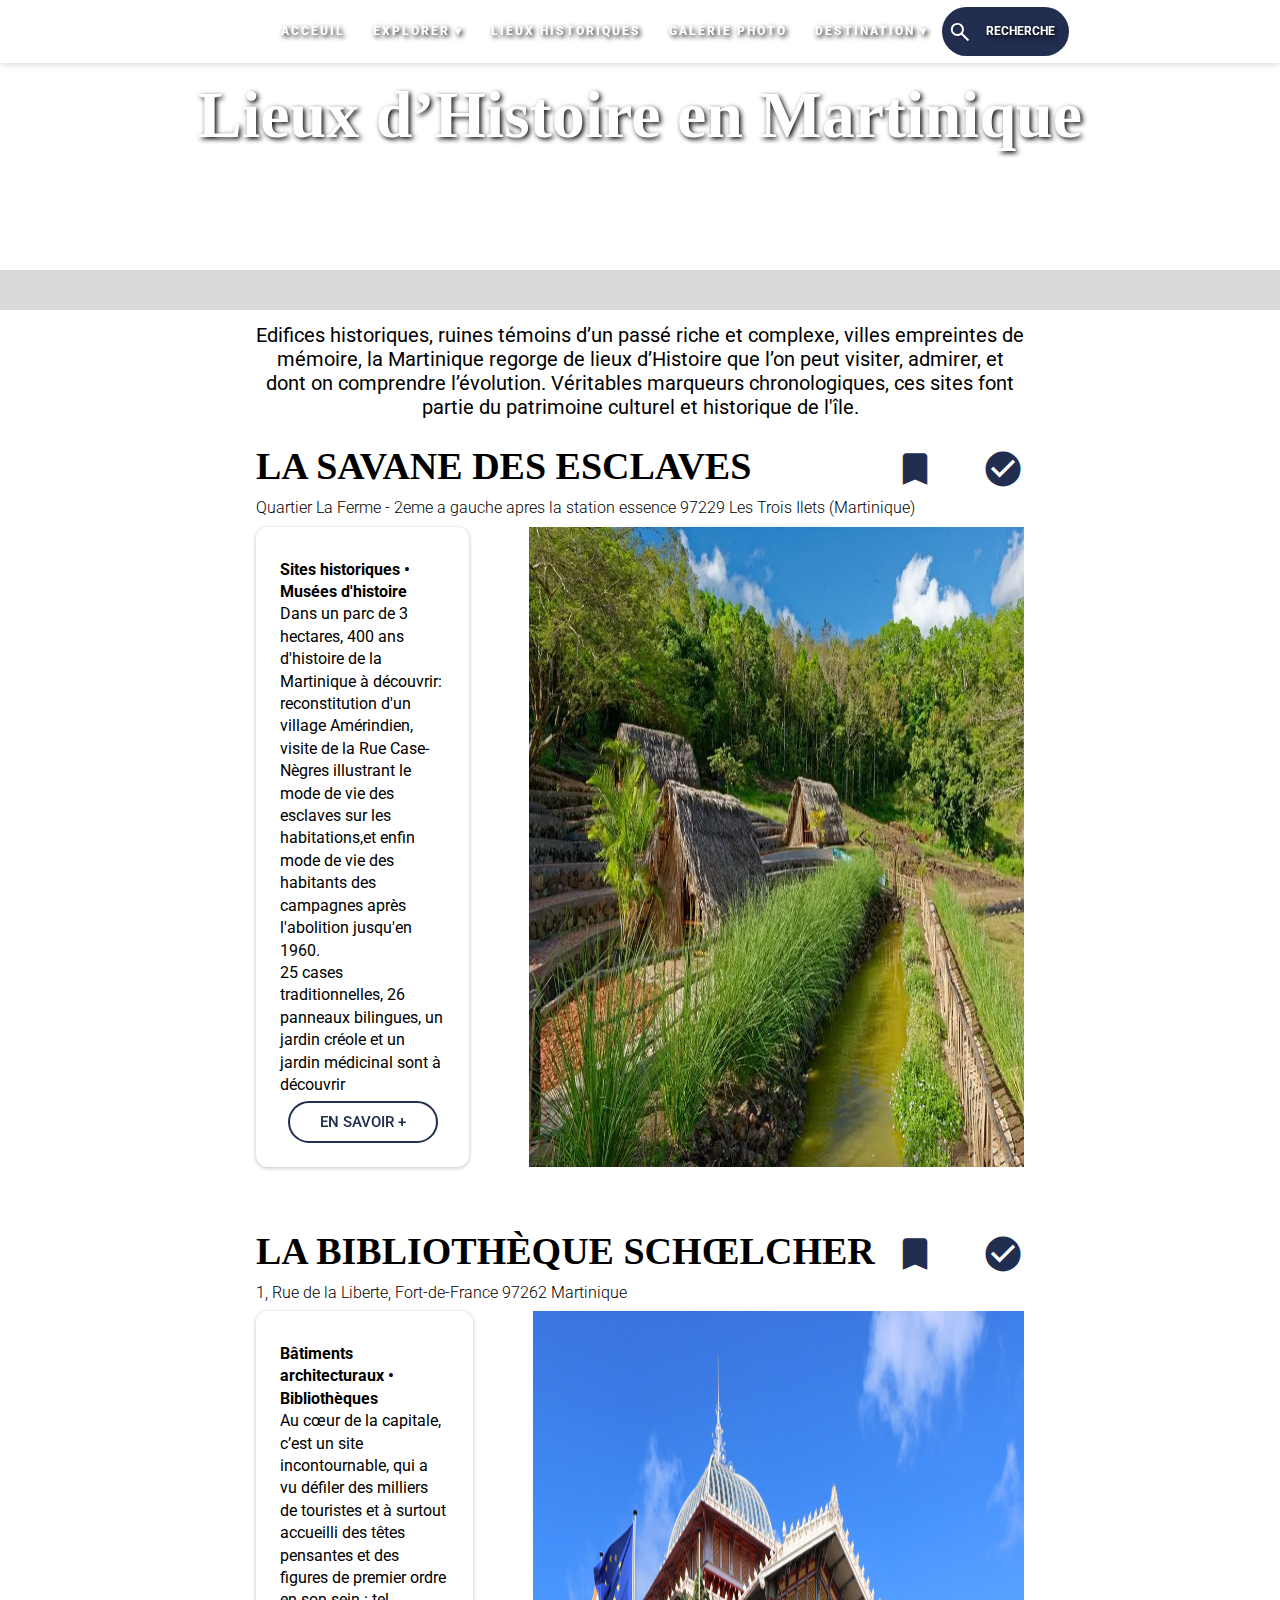
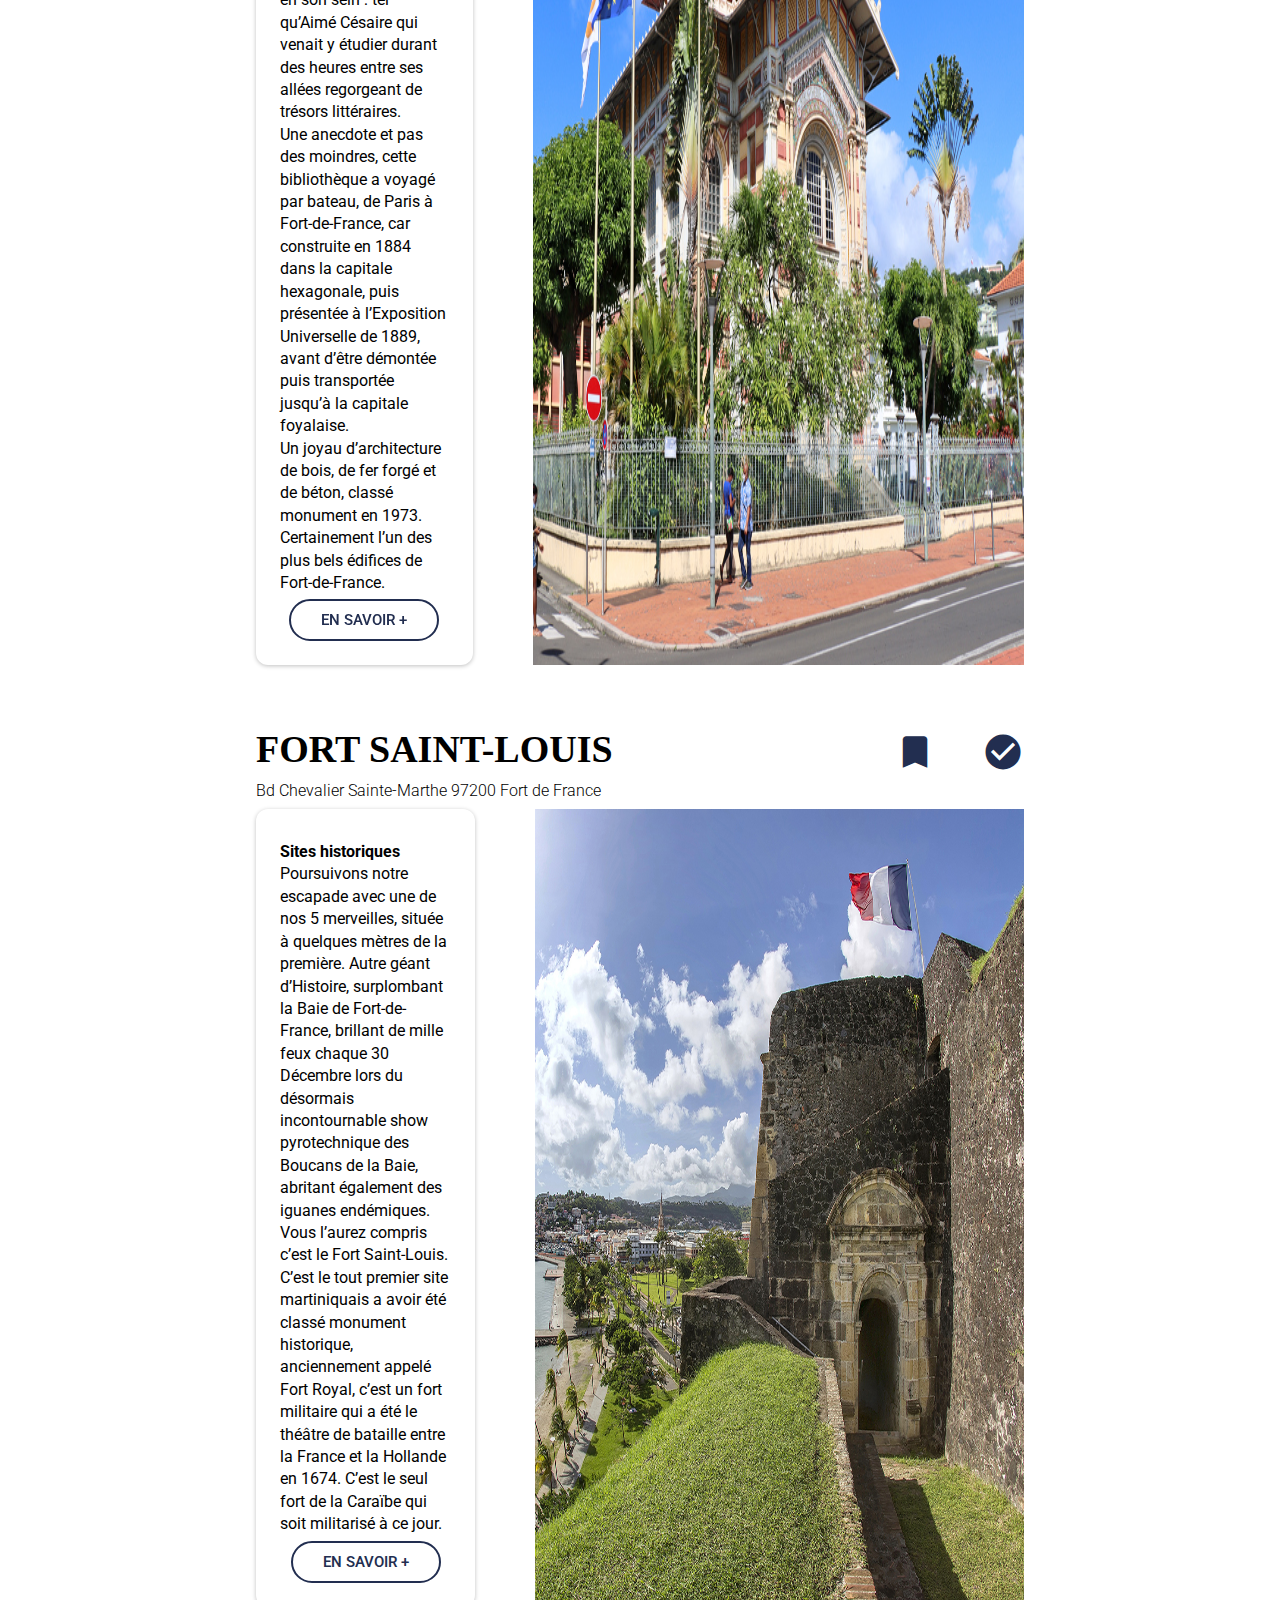
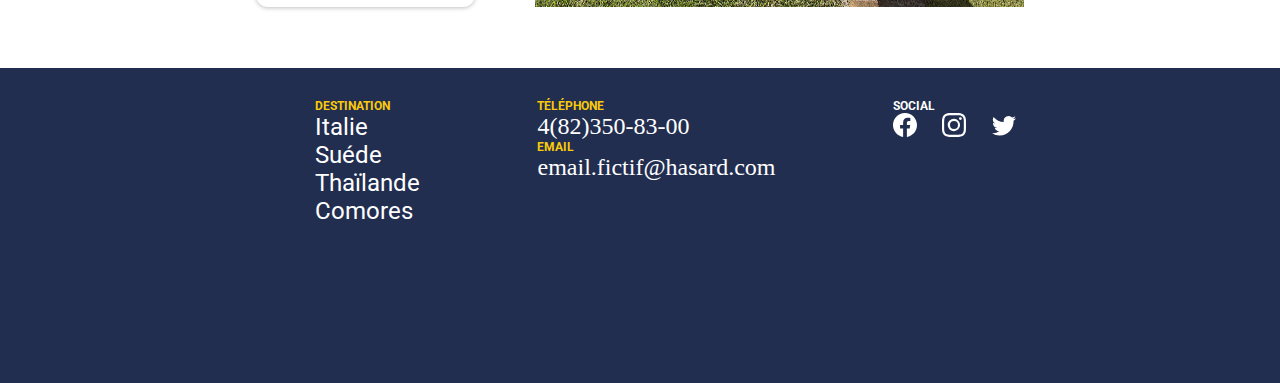
==== commit 2e682ec0: "ajout fichier css" ====
--- a/histoire_972.html
+++ b/histoire_972.html
@@ -1,189 +1,189 @@
-<html lang="fr">
-<head>
-    <meta charset="UTF-8">
-    <meta http-equiv="X-UA-Compatible" content="IE=edge">
-    <meta name="viewport" content="width=device-width, initial-scale=1.0">
-    <link rel="stylesheet" href="histoire_972.css">
-    <link rel="icon" href="images-martinique/fill-map.png">
-    <link href="https://fonts.googleapis.com/icon?family=Material+Icons" rel="stylesheet">
-    <link rel="stylesheet" href="https://fonts.googleapis.com/css2?family=Material+Symbols+Outlined:opsz,wght,FILL,GRAD@20..48,100..700,0..1,-50..200" />
-    <title>Découvrez l'histoire de la Martinique</title>
-</head>
-<body>
-    <header>
-        <nav  class="navbar_head" id="color_nav">
-            <div class="menu_container">
-              <img id="img-logo" src="images-martinique/fill-map.png" alt="logo">
-              <div id="menu">
-                  <ul>
-                      <li><a href='martinique.html'>Acceuil</a></li>
-                      <li><a class='dropdown-arrow' href='http://'>Explorer</a>
-                          <ul class='sub-menus'>
-                              <li><a href='http://'>Plages</a></li>
-                              <li><a href='http://'>Plongés</a></li>
-                              <li><a href='http://'>Faune et flore</a></li>
-                              <li><a href='http://'>Randonnée</a></li>
-                            </ul>
-                          </li>
-                          <li><a href='http://'>Lieux Historiques</a></li>
-                          <li><a href='http://'>Galerie photo</a></li>
-                          <li><a class='dropdown-arrow' href='index.html'>Destination</a>
-                            <ul class='sub-menus'>
-                              <li><a href="comores.html">Italie</a></li>
-                              <li><a href="norvège.html">Suéde</a></li>
-                              <li><a href="italie.html">Thaïlande</a></li>
-                              <li><a href="thailand.html">Comores</a></li>
-                            </ul>
-                          </li>
-                          <li><button class="button-44">
-                            <span class="material-symbols-outlined">search</span>
-                            <a href='http://'>recherche</a>
-                        </button>
-                        </li>
-                  </ul>
-              </div>
-            </div>
-          </nav>
-    </header>
-    <main>
-        <section class="background_1">
-          <div class="title_s1">
-            <h2>Lieux d’Histoire en Martinique</h2>
-          </div>
-        </section>
-        <section class="s2">
-          <div class="color_s2"></div>
-          <div class="container_s2">
-            <div class="intro_s2">
-              <p>Edifices historiques, ruines témoins d’un passé riche et complexe, villes empreintes de mémoire, la Martinique regorge de lieux d’Histoire que l’on peut visiter, admirer, et dont on comprendre l’évolution.
-                Véritables marqueurs chronologiques, ces sites font partie du patrimoine culturel et historique de l'île.
-                </p>
-            </div>
-            <div class="box_warpper_s2">
-              <div class="sup_box_s2_1">
-                <div class="box_s2_1">
-                  <div class="title_s2_1">
-                    <h3>La savane des esclaves</h3>
-                    <div class="warpper-icone_s2">
-                      <span class="material-icons md-42">bookmarks</span>
-                      <span class="material-icons md-42">check_circle</span>
-                    </div>
-                  </div>
-                  <p id="location_s2">Quartier La Ferme - 2eme a gauche apres la station essence 97229 Les Trois Ilets (Martinique)</p>
-                  <div class="sub_box_s2_1">
-                    <div class="para_s2_1">
-                      <h4>Sites historiques • Musées d'histoire</h4>
-                      <p>Dans un parc de 3 hectares, 400 ans d'histoire de la Martinique à découvrir: reconstitution d'un village Amérindien, visite de la Rue Case-Nègres illustrant le mode de vie des esclaves sur les habitations,et enfin mode de vie des habitants des campagnes après l'abolition jusqu'en 1960.</p>
-                      <p>25 cases traditionnelles, 26 panneaux bilingues, un jardin créole et un jardin médicinal sont à découvrir</p>
-                      <a id="btn" href="#"><button class="btn">En savoir +</button></a>
-                    </div>
-                    <div class="img_s2_1">
-                    <img src="images-histoire/Savane-des-Esclaves.webp" alt="">
-                    </div>
-                  </div>
-              </div>
-                <div class="box_s2_1">
-                  <div class="title_s2_1">
-                    <h3>la Bibliothèque Schœlcher</h3>
-                    <div class="warpper-icone_s2">
-                      <span class="material-icons md-42">bookmarks</span>
-                      <span class="material-icons md-42">check_circle</span>
-                    </div>
-                  </div>
-                  <p id="location_s2">1, Rue de la Liberte, Fort-de-France 97262 Martinique</p>
-                  <div class="sub_box_s2_1">
-                    <div class="para_s2_2">
-                      <h4>Bâtiments architecturaux • Bibliothèques</h4>
-                      <p>Au cœur de la capitale, c’est un site incontournable, qui a vu défiler des milliers de touristes et à surtout accueilli des têtes pensantes et des figures de premier ordre en son sein : tel qu’Aimé Césaire qui venait y étudier durant des heures entre ses allées regorgeant de trésors littéraires.</p>
-                      <p>Une anecdote et pas des moindres, cette bibliothèque a voyagé par bateau, de Paris à Fort-de-France, car construite en 1884 dans la capitale hexagonale, puis présentée à l’Exposition Universelle de 1889, avant d’être démontée puis transportée jusqu’à la capitale foyalaise.</p>
-                      <p>Un joyau d’architecture de bois, de fer forgé et de béton, classé monument en 1973. Certainement l’un des plus bels édifices de Fort-de-France.</p>
-                      <a id="btn" href="#"><button class="btn">En savoir +</button></a>
-                    </div>
-                    <div class="img_s2_2">
-                    <img src="images-histoire/bibliotheque-schoelcher_0.jpg" alt="">
-                    </div>
-                  </div>
-              </div>
-              <div class="box_s2_1">
-                <div class="title_s2_1">
-                  <h3>Fort Saint-Louis</h3>
-                  <div class="warpper-icone_s2">
-                    <span class="material-icons md-42">bookmarks</span>
-                    <span class="material-icons md-42">check_circle</span>
-                  </div>
-                </div>
-                <p id="location_s2">Bd Chevalier Sainte-Marthe 97200 Fort de France</p>
-                <div class="sub_box_s2_1">
-                  <div class="para_s2_3">
-                    <h4>Sites historiques</h4>
-                    <p>Poursuivons notre escapade avec une de nos 5 merveilles, située à quelques mètres de la première. Autre géant d’Histoire, surplombant la Baie de Fort-de-France, brillant de mille feux chaque 30 Décembre lors du désormais incontournable show pyrotechnique des Boucans de la Baie, abritant également des iguanes endémiques. Vous l’aurez compris c’est le Fort Saint-Louis.</p>
-                    <p>C’est le tout premier site martiniquais a avoir été classé monument historique, anciennement appelé Fort Royal, c’est un fort militaire qui a été le théâtre de bataille entre la France et la Hollande en 1674. C’est le seul fort de la Caraïbe qui soit militarisé à ce jour.</p>
-                    <a id="btn" href="#"><button class="btn">En savoir +</button></a>
-                  </div>
-                  <div class="img_s2_3">
-                    <img src="images-histoire/Fort-Saint-Louis-JC-Coopmann.jpg" alt="">
-                  </div>
-                </div>
-              </div>
-            </div>
-          </div>
-        </section>
-    </main>
-    <footer>
-      <div class="container_footer">
-          <div class="box_warpper_foot">
-              <div class="box_foot_1">
-                  <h4>DESTINATION</h4>
-                  <ul>
-                      <li><a href="comores.html">Italie</a></li>
-                      <li><a href="norvège.html">Suéde</a></li>
-                      <li><a href="italie.html">Thaïlande</a></li>
-                      <li><a href="thailand.html">Comores</a></li>
-                  </ul>
-              </div>
-              <div class="box_foot_2">
-                  <div class="box_sub_foot1">
-                      <h4>Téléphone</h4>
-                      <p>4(82)350-83-00</p>
-                  </div>
-                  <div class="box_sub_foot2">
-                      <h4>Email</h4>
-                      <p>email.fictif@hasard.com</p>
-                  </div>
-              </div>
-              <div class="box_foot_3">
-                  <h4>Social</h4>
-                  <div class="box_sub_foot_3">
-                      <div class="icone-facebook">
-                          <a href="">
-                              <svg xmlns="http://www.w3.org/2000/svg" width="24" height="24" fill="currentColor" class="bi bi-facebook" viewBox="0 0 16 16"> <path d="M16 8.049c0-4.446-3.582-8.05-8-8.05C3.58 0-.002 3.603-.002 8.05c0 4.017 2.926 7.347 6.75 7.951v-5.625h-2.03V8.05H6.75V6.275c0-2.017 1.195-3.131 3.022-3.131.876 0 1.791.157 1.791.157v1.98h-1.009c-.993 0-1.303.621-1.303 1.258v1.51h2.218l-.354 2.326H9.25V16c3.824-.604 6.75-3.934 6.75-7.951z"/> </svg>
-                          </a>
-                      </div>
-                      <div class="icone-insta">
-                          <a href="">
-                              <svg style="color: white" xmlns="http://www.w3.org/2000/svg" width="24" height="24" fill="currentColor" class="bi bi-instagram" viewBox="0 0 16 16"> <path d="M8 0C5.829 0 5.556.01 4.703.048 3.85.088 3.269.222 2.76.42a3.917 3.917 0 0 0-1.417.923A3.927 3.927 0 0 0 .42 2.76C.222 3.268.087 3.85.048 4.7.01 5.555 0 5.827 0 8.001c0 2.172.01 2.444.048 3.297.04.852.174 1.433.372 1.942.205.526.478.972.923 1.417.444.445.89.719 1.416.923.51.198 1.09.333 1.942.372C5.555 15.99 5.827 16 8 16s2.444-.01 3.298-.048c.851-.04 1.434-.174 1.943-.372a3.916 3.916 0 0 0 1.416-.923c.445-.445.718-.891.923-1.417.197-.509.332-1.09.372-1.942C15.99 10.445 16 10.173 16 8s-.01-2.445-.048-3.299c-.04-.851-.175-1.433-.372-1.941a3.926 3.926 0 0 0-.923-1.417A3.911 3.911 0 0 0 13.24.42c-.51-.198-1.092-.333-1.943-.372C10.443.01 10.172 0 7.998 0h.003zm-.717 1.442h.718c2.136 0 2.389.007 3.232.046.78.035 1.204.166 1.486.275.373.145.64.319.92.599.28.28.453.546.598.92.11.281.24.705.275 1.485.039.843.047 1.096.047 3.231s-.008 2.389-.047 3.232c-.035.78-.166 1.203-.275 1.485a2.47 2.47 0 0 1-.599.919c-.28.28-.546.453-.92.598-.28.11-.704.24-1.485.276-.843.038-1.096.047-3.232.047s-2.39-.009-3.233-.047c-.78-.036-1.203-.166-1.485-.276a2.478 2.478 0 0 1-.92-.598 2.48 2.48 0 0 1-.6-.92c-.109-.281-.24-.705-.275-1.485-.038-.843-.046-1.096-.046-3.233 0-2.136.008-2.388.046-3.231.036-.78.166-1.204.276-1.486.145-.373.319-.64.599-.92.28-.28.546-.453.92-.598.282-.11.705-.24 1.485-.276.738-.034 1.024-.044 2.515-.045v.002zm4.988 1.328a.96.96 0 1 0 0 1.92.96.96 0 0 0 0-1.92zm-4.27 1.122a4.109 4.109 0 1 0 0 8.217 4.109 4.109 0 0 0 0-8.217zm0 1.441a2.667 2.667 0 1 1 0 5.334 2.667 2.667 0 0 1 0-5.334z" fill="white"></path> </svg>
-                          </a>
-                      </div>
-                      <div class="icone-twitter">
-                          <a href="#">
-                              <svg style="color: white" xmlns="http://www.w3.org/2000/svg" width="24" height="24" fill="currentColor" class="bi bi-twitter" viewBox="0 0 16 16"> <path d="M5.026 15c6.038 0 9.341-5.003 9.341-9.334 0-.14 0-.282-.006-.422A6.685 6.685 0 0 0 16 3.542a6.658 6.658 0 0 1-1.889.518 3.301 3.301 0 0 0 1.447-1.817 6.533 6.533 0 0 1-2.087.793A3.286 3.286 0 0 0 7.875 6.03a9.325 9.325 0 0 1-6.767-3.429 3.289 3.289 0 0 0 1.018 4.382A3.323 3.323 0 0 1 .64 6.575v.045a3.288 3.288 0 0 0 2.632 3.218 3.203 3.203 0 0 1-.865.115 3.23 3.23 0 0 1-.614-.057 3.283 3.283 0 0 0 3.067 2.277A6.588 6.588 0 0 1 .78 13.58a6.32 6.32 0 0 1-.78-.045A9.344 9.344 0 0 0 5.026 15z" fill="white"></path> </svg>
-                          </a>
-                      </div>
-                  </div>
-              </div>
-          </div>
-      </div>
-  </footer>
-  <script>
-    const nav = document.querySelector('nav');
-
-    window.addEventListener('scroll', () => {
-        if (window.scrollY >= 50) {
-            nav.classList.add('active_nav');
-        } else {
-            nav.classList.remove('active_nav');
-        }
-    })
-  </script>
-</body>
+<html lang="fr">
+<head>
+    <meta charset="UTF-8">
+    <meta http-equiv="X-UA-Compatible" content="IE=edge">
+    <meta name="viewport" content="width=device-width, initial-scale=1.0">
+    <link rel="stylesheet" href="css/histoire_972.css">
+    <link rel="icon" href="images-martinique/fill-map.png">
+    <link href="https://fonts.googleapis.com/icon?family=Material+Icons" rel="stylesheet">
+    <link rel="stylesheet" href="https://fonts.googleapis.com/css2?family=Material+Symbols+Outlined:opsz,wght,FILL,GRAD@20..48,100..700,0..1,-50..200" />
+    <title>Découvrez l'histoire de la Martinique</title>
+</head>
+<body>
+    <header>
+        <nav  class="navbar_head" id="color_nav">
+            <div class="menu_container">
+              <img id="img-logo" src="images-martinique/fill-map.png" alt="logo">
+              <div id="menu">
+                  <ul>
+                      <li><a href='martinique.html'>Acceuil</a></li>
+                      <li><a class='dropdown-arrow' href='http://'>Explorer</a>
+                          <ul class='sub-menus'>
+                              <li><a href='http://'>Plages</a></li>
+                              <li><a href='http://'>Plongés</a></li>
+                              <li><a href='http://'>Faune et flore</a></li>
+                              <li><a href='http://'>Randonnée</a></li>
+                            </ul>
+                          </li>
+                          <li><a href='http://'>Lieux Historiques</a></li>
+                          <li><a href='http://'>Galerie photo</a></li>
+                          <li><a class='dropdown-arrow' href='index.html'>Destination</a>
+                            <ul class='sub-menus'>
+                              <li><a href="comores.html">Italie</a></li>
+                              <li><a href="norvège.html">Suéde</a></li>
+                              <li><a href="italie.html">Thaïlande</a></li>
+                              <li><a href="thailand.html">Comores</a></li>
+                            </ul>
+                          </li>
+                          <li><button class="button-44">
+                            <span class="material-symbols-outlined">search</span>
+                            <a href='http://'>recherche</a>
+                        </button>
+                        </li>
+                  </ul>
+              </div>
+            </div>
+          </nav>
+    </header>
+    <main>
+        <section class="background_1">
+          <div class="title_s1">
+            <h2>Lieux d’Histoire en Martinique</h2>
+          </div>
+        </section>
+        <section class="s2">
+          <div class="color_s2"></div>
+          <div class="container_s2">
+            <div class="intro_s2">
+              <p>Edifices historiques, ruines témoins d’un passé riche et complexe, villes empreintes de mémoire, la Martinique regorge de lieux d’Histoire que l’on peut visiter, admirer, et dont on comprendre l’évolution.
+                Véritables marqueurs chronologiques, ces sites font partie du patrimoine culturel et historique de l'île.
+                </p>
+            </div>
+            <div class="box_warpper_s2">
+              <div class="sup_box_s2_1">
+                <div class="box_s2_1">
+                  <div class="title_s2_1">
+                    <h3>La savane des esclaves</h3>
+                    <div class="warpper-icone_s2">
+                      <span class="material-icons md-42">bookmarks</span>
+                      <span class="material-icons md-42">check_circle</span>
+                    </div>
+                  </div>
+                  <p id="location_s2">Quartier La Ferme - 2eme a gauche apres la station essence 97229 Les Trois Ilets (Martinique)</p>
+                  <div class="sub_box_s2_1">
+                    <div class="para_s2_1">
+                      <h4>Sites historiques • Musées d'histoire</h4>
+                      <p>Dans un parc de 3 hectares, 400 ans d'histoire de la Martinique à découvrir: reconstitution d'un village Amérindien, visite de la Rue Case-Nègres illustrant le mode de vie des esclaves sur les habitations,et enfin mode de vie des habitants des campagnes après l'abolition jusqu'en 1960.</p>
+                      <p>25 cases traditionnelles, 26 panneaux bilingues, un jardin créole et un jardin médicinal sont à découvrir</p>
+                      <a id="btn" href="#"><button class="btn">En savoir +</button></a>
+                    </div>
+                    <div class="img_s2_1">
+                    <img src="images-histoire/Savane-des-Esclaves.webp" alt="">
+                    </div>
+                  </div>
+              </div>
+                <div class="box_s2_1">
+                  <div class="title_s2_1">
+                    <h3>la Bibliothèque Schœlcher</h3>
+                    <div class="warpper-icone_s2">
+                      <span class="material-icons md-42">bookmarks</span>
+                      <span class="material-icons md-42">check_circle</span>
+                    </div>
+                  </div>
+                  <p id="location_s2">1, Rue de la Liberte, Fort-de-France 97262 Martinique</p>
+                  <div class="sub_box_s2_1">
+                    <div class="para_s2_2">
+                      <h4>Bâtiments architecturaux • Bibliothèques</h4>
+                      <p>Au cœur de la capitale, c’est un site incontournable, qui a vu défiler des milliers de touristes et à surtout accueilli des têtes pensantes et des figures de premier ordre en son sein : tel qu’Aimé Césaire qui venait y étudier durant des heures entre ses allées regorgeant de trésors littéraires.</p>
+                      <p>Une anecdote et pas des moindres, cette bibliothèque a voyagé par bateau, de Paris à Fort-de-France, car construite en 1884 dans la capitale hexagonale, puis présentée à l’Exposition Universelle de 1889, avant d’être démontée puis transportée jusqu’à la capitale foyalaise.</p>
+                      <p>Un joyau d’architecture de bois, de fer forgé et de béton, classé monument en 1973. Certainement l’un des plus bels édifices de Fort-de-France.</p>
+                      <a id="btn" href="#"><button class="btn">En savoir +</button></a>
+                    </div>
+                    <div class="img_s2_2">
+                    <img src="images-histoire/bibliotheque-schoelcher_0.jpg" alt="">
+                    </div>
+                  </div>
+              </div>
+              <div class="box_s2_1">
+                <div class="title_s2_1">
+                  <h3>Fort Saint-Louis</h3>
+                  <div class="warpper-icone_s2">
+                    <span class="material-icons md-42">bookmarks</span>
+                    <span class="material-icons md-42">check_circle</span>
+                  </div>
+                </div>
+                <p id="location_s2">Bd Chevalier Sainte-Marthe 97200 Fort de France</p>
+                <div class="sub_box_s2_1">
+                  <div class="para_s2_3">
+                    <h4>Sites historiques</h4>
+                    <p>Poursuivons notre escapade avec une de nos 5 merveilles, située à quelques mètres de la première. Autre géant d’Histoire, surplombant la Baie de Fort-de-France, brillant de mille feux chaque 30 Décembre lors du désormais incontournable show pyrotechnique des Boucans de la Baie, abritant également des iguanes endémiques. Vous l’aurez compris c’est le Fort Saint-Louis.</p>
+                    <p>C’est le tout premier site martiniquais a avoir été classé monument historique, anciennement appelé Fort Royal, c’est un fort militaire qui a été le théâtre de bataille entre la France et la Hollande en 1674. C’est le seul fort de la Caraïbe qui soit militarisé à ce jour.</p>
+                    <a id="btn" href="#"><button class="btn">En savoir +</button></a>
+                  </div>
+                  <div class="img_s2_3">
+                    <img src="images-histoire/Fort-Saint-Louis-JC-Coopmann.jpg" alt="">
+                  </div>
+                </div>
+              </div>
+            </div>
+          </div>
+        </section>
+    </main>
+    <footer>
+      <div class="container_footer">
+          <div class="box_warpper_foot">
+              <div class="box_foot_1">
+                  <h4>DESTINATION</h4>
+                  <ul>
+                      <li><a href="comores.html">Italie</a></li>
+                      <li><a href="norvège.html">Suéde</a></li>
+                      <li><a href="italie.html">Thaïlande</a></li>
+                      <li><a href="thailand.html">Comores</a></li>
+                  </ul>
+              </div>
+              <div class="box_foot_2">
+                  <div class="box_sub_foot1">
+                      <h4>Téléphone</h4>
+                      <p>4(82)350-83-00</p>
+                  </div>
+                  <div class="box_sub_foot2">
+                      <h4>Email</h4>
+                      <p>email.fictif@hasard.com</p>
+                  </div>
+              </div>
+              <div class="box_foot_3">
+                  <h4>Social</h4>
+                  <div class="box_sub_foot_3">
+                      <div class="icone-facebook">
+                          <a href="">
+                              <svg xmlns="http://www.w3.org/2000/svg" width="24" height="24" fill="currentColor" class="bi bi-facebook" viewBox="0 0 16 16"> <path d="M16 8.049c0-4.446-3.582-8.05-8-8.05C3.58 0-.002 3.603-.002 8.05c0 4.017 2.926 7.347 6.75 7.951v-5.625h-2.03V8.05H6.75V6.275c0-2.017 1.195-3.131 3.022-3.131.876 0 1.791.157 1.791.157v1.98h-1.009c-.993 0-1.303.621-1.303 1.258v1.51h2.218l-.354 2.326H9.25V16c3.824-.604 6.75-3.934 6.75-7.951z"/> </svg>
+                          </a>
+                      </div>
+                      <div class="icone-insta">
+                          <a href="">
+                              <svg style="color: white" xmlns="http://www.w3.org/2000/svg" width="24" height="24" fill="currentColor" class="bi bi-instagram" viewBox="0 0 16 16"> <path d="M8 0C5.829 0 5.556.01 4.703.048 3.85.088 3.269.222 2.76.42a3.917 3.917 0 0 0-1.417.923A3.927 3.927 0 0 0 .42 2.76C.222 3.268.087 3.85.048 4.7.01 5.555 0 5.827 0 8.001c0 2.172.01 2.444.048 3.297.04.852.174 1.433.372 1.942.205.526.478.972.923 1.417.444.445.89.719 1.416.923.51.198 1.09.333 1.942.372C5.555 15.99 5.827 16 8 16s2.444-.01 3.298-.048c.851-.04 1.434-.174 1.943-.372a3.916 3.916 0 0 0 1.416-.923c.445-.445.718-.891.923-1.417.197-.509.332-1.09.372-1.942C15.99 10.445 16 10.173 16 8s-.01-2.445-.048-3.299c-.04-.851-.175-1.433-.372-1.941a3.926 3.926 0 0 0-.923-1.417A3.911 3.911 0 0 0 13.24.42c-.51-.198-1.092-.333-1.943-.372C10.443.01 10.172 0 7.998 0h.003zm-.717 1.442h.718c2.136 0 2.389.007 3.232.046.78.035 1.204.166 1.486.275.373.145.64.319.92.599.28.28.453.546.598.92.11.281.24.705.275 1.485.039.843.047 1.096.047 3.231s-.008 2.389-.047 3.232c-.035.78-.166 1.203-.275 1.485a2.47 2.47 0 0 1-.599.919c-.28.28-.546.453-.92.598-.28.11-.704.24-1.485.276-.843.038-1.096.047-3.232.047s-2.39-.009-3.233-.047c-.78-.036-1.203-.166-1.485-.276a2.478 2.478 0 0 1-.92-.598 2.48 2.48 0 0 1-.6-.92c-.109-.281-.24-.705-.275-1.485-.038-.843-.046-1.096-.046-3.233 0-2.136.008-2.388.046-3.231.036-.78.166-1.204.276-1.486.145-.373.319-.64.599-.92.28-.28.546-.453.92-.598.282-.11.705-.24 1.485-.276.738-.034 1.024-.044 2.515-.045v.002zm4.988 1.328a.96.96 0 1 0 0 1.92.96.96 0 0 0 0-1.92zm-4.27 1.122a4.109 4.109 0 1 0 0 8.217 4.109 4.109 0 0 0 0-8.217zm0 1.441a2.667 2.667 0 1 1 0 5.334 2.667 2.667 0 0 1 0-5.334z" fill="white"></path> </svg>
+                          </a>
+                      </div>
+                      <div class="icone-twitter">
+                          <a href="#">
+                              <svg style="color: white" xmlns="http://www.w3.org/2000/svg" width="24" height="24" fill="currentColor" class="bi bi-twitter" viewBox="0 0 16 16"> <path d="M5.026 15c6.038 0 9.341-5.003 9.341-9.334 0-.14 0-.282-.006-.422A6.685 6.685 0 0 0 16 3.542a6.658 6.658 0 0 1-1.889.518 3.301 3.301 0 0 0 1.447-1.817 6.533 6.533 0 0 1-2.087.793A3.286 3.286 0 0 0 7.875 6.03a9.325 9.325 0 0 1-6.767-3.429 3.289 3.289 0 0 0 1.018 4.382A3.323 3.323 0 0 1 .64 6.575v.045a3.288 3.288 0 0 0 2.632 3.218 3.203 3.203 0 0 1-.865.115 3.23 3.23 0 0 1-.614-.057 3.283 3.283 0 0 0 3.067 2.277A6.588 6.588 0 0 1 .78 13.58a6.32 6.32 0 0 1-.78-.045A9.344 9.344 0 0 0 5.026 15z" fill="white"></path> </svg>
+                          </a>
+                      </div>
+                  </div>
+              </div>
+          </div>
+      </div>
+  </footer>
+  <script>
+    const nav = document.querySelector('nav');
+
+    window.addEventListener('scroll', () => {
+        if (window.scrollY >= 50) {
+            nav.classList.add('active_nav');
+        } else {
+            nav.classList.remove('active_nav');
+        }
+    })
+  </script>
+</body>
 </html>--- a/css/histoire_972.css
+++ b/css/histoire_972.css
@@ -0,0 +1,468 @@
+@import url('https://fonts.googleapis.com/css2?family=Roboto:ital,wght@0,100;0,300;0,400;0,500;0,700;0,900;1,100;1,300;1,400;1,500;1,700;1,900&display=swap');
+@import url('https://fonts.googleapis.com/css2?family=Gilda+Display&display=swap');
+
+
+
+/*font*/
+@font-face {
+    font-family: wulkan-med;
+    src: url(font-voyage/WulkanDisplayMedium.ttf);
+}
+@font-face {
+    font-family: WulkanDisplay-med-ital;
+    src: url(font-voyage/WulkanDisplayRegular.ttf);
+}
+*{
+    font-family: 'Roboto', sans-serif;
+    margin: 0;
+    padding: 0;
+    box-sizing: border-box;
+}
+
+body{
+    background-image: url(../images-histoire/6e939fa3d09dea7df85dec85d68ae150.jpg);
+    background-size: contain;
+    background-repeat: no-repeat;
+}
+ul{
+    list-style-type: none;
+}
+a:visited{
+    color: #FFF;
+    text-decoration: none;
+}
+a:link{
+    color: #FFF;
+    text-decoration: none;
+}
+/********************               NAVBAR             *************************/
+/********************************************************************************/
+/********************************************************************************/    
+header{
+    position: sticky;
+}
+nav{
+    width: 100%;
+    font-weight: 900;
+    position: fixed;
+    justify-content: center;
+    transition: 200ms ease-in-out background-color, 200ms ease-in-out box-shadow;
+}
+.menu_container {
+    width: 100%;
+    display: flex;
+    letter-spacing: 2px;
+    letter-spacing: 2px;
+    font-weight: 900;
+    min-height: 7vh;
+    backdrop-filter: Blur(4px);
+    box-shadow: 0 0 0.5rem rgb(0 0 0 / 20%);
+    justify-content: center;
+    align-items: center;
+}
+.navbar_head .sub_menus a{
+    color: #222e50;
+}
+.navbar_head .sub_menus a:hover{
+    color: #FCCB06;
+}
+#img-logo {
+    width: 3%;
+}
+.menu_container{
+    backdrop-filter: Blur(4px);
+    box-shadow: 0 0 0.5rem rgb(0 0 0 / 20%);
+
+}
+.active_nav {
+    background-color: rgba(34, 46, 80, .96);
+    box-shadow: 0 0 .5rem rgba(0, 0, 0, .6);
+}
+.active_nav .nav_links a,
+.active_nav .logo {
+    color: #ffffff;
+}
+.active_nav .nav_links a:hover {
+    color: #fff;
+}
+#menu {
+	color: #FFF;
+	height: 5%;
+	padding-left: 18px;
+	border-radius: 0px;
+}
+#menu ul, #menu li {
+	margin: 0 auto;
+	padding: 0;
+	list-style: none
+}
+#menu ul {
+	width: 100%;
+}
+#menu li {
+	float: left;
+	display: inline;
+	position: relative;
+}
+#menu a {
+	display: block;
+	line-height: 49px;
+	padding: 0 14px;
+	text-decoration: none;
+	color: #FFFFFF;
+	font-size: 12px;
+	text-transform: uppercase;
+    text-shadow: 2px 2px 5px black;
+}
+#menu a.dropdown-arrow:after {
+	content: "\25BE";
+	margin-left: 5px;
+}
+#menu li a:hover {
+	color: #FFFFFF;
+    text-shadow: 2px 2px 5px black;
+}
+#menu input {
+	display: none;
+	margin: 0;
+	padding: 0;
+	height: 3%;
+	width: 100%;
+	opacity: 0;
+	cursor: pointer
+}
+#menu label {
+	display: none;
+	line-height: 49px;
+	text-align: center;
+	position: absolute;
+	left: 35px
+}
+#menu label:before {
+	font-size: 1.6em;
+	content: "\2261"; 
+	margin-left: 20px;
+}
+#menu ul.sub-menus{
+	height: auto;
+	overflow: hidden;
+	width: 170px;
+	position: absolute;
+	z-index: 99;
+	display: none;
+}
+#menu ul.sub-menus li {
+	display: block;
+	width: 100%;
+}
+#menu ul.sub-menus a {
+	color: #FFFFFF;
+	font-size: 12px;
+    text-shadow: 2px 2px 5px black;
+}
+#menu li:hover ul.sub-menus {
+	display: block
+}
+#menu ul, a:hover {
+    background-color: rgba(0, 0, 0, .2);
+	backdrop-filter: Blur(5px);
+    border-radius: 8px;
+    transition: 200ms ease-in-out background-color,
+                200ms ease-in-out color;
+}
+#img-logo {
+    display: flex;
+    justify-content: center;
+}
+
+/* CSS */
+.button-44 {
+    background-color: #222e50;
+    border-radius: 125px;
+    box-sizing: border-box;
+    color: #fff;
+    cursor: pointer;
+    display: flex;
+    font-family: Mija,-apple-system,BlinkMacSystemFont,Roboto,"Roboto Slab","Droid Serif","Segoe UI",system-ui,Arial,sans-serif;
+    font-size: 1.15em;
+    font-weight: 700;
+    justify-content: center;
+    line-height: 33.4929px;
+    text-align: center;
+    text-decoration: none;
+    text-decoration-skip-ink: auto;
+    text-shadow: rgba(0, 0, 0, .3) 1px 1px 1px;
+    text-underline-offset: 1px;
+    transition: all .2s ease-in-out;
+    user-select: none;
+    -webkit-user-select: none;
+    touch-action: manipulation;
+    width: 100%;
+    word-break: break-word;
+    border: 0;
+    display: flex;
+    align-items: center;
+}
+
+.button-44:active,
+.button-44:focus {
+  border-bottom-style: none;
+  border-color: #dadada;
+  box-shadow: rgba(0, 0, 0, .3) 0 3px 3px inset;
+  outline: 0;
+}
+
+.button-44:hover {
+  background-color: #FCCB06;  
+  border-bottom-style: none;
+  color: #FFF;
+  border-color: #dadada;
+}
+.material-symbols-outlined {
+    font-variation-settings:
+    'FILL' 0,
+    'wght' 400,
+    'GRAD' 0,
+    'opsz' 48
+  }
+  .material-symbols-outlined {
+      display: flex;
+      align-items: center;
+      margin-left: 6px;
+    }
+
+.btn{
+    font-family: Roboto, sans-serif;
+    font-weight: 532;
+    font-size: 15px;
+    color: #222e50;
+    background-color: #0066cc00;
+    padding: 10px 30px;
+    border: solid #222e50 2px;
+    box-shadow: rgb(0, 0, 0) 0px 0px 0px 0px;
+    border-radius: 50px;
+    transition : 1000ms;
+    transform: translateY(0);
+    display: flex;
+    flex-direction: row;
+    align-items: center;
+    cursor: pointer;
+    text-transform: uppercase;
+
+}
+
+.btn:hover{
+    transition : 1000ms;
+    padding: 10px 50px;
+    transform : translateY(-0px);
+    background-color: #222e50;
+    color: #ffffff;
+    border: solid 2px #222e50;
+
+}
+
+
+/*#############################################################################
+###############################        Section 1        #######################
+##############################################################################*/
+
+
+.background_1{
+    color: #FFF;
+    height: 30%;
+    font-family: wulkan-med;
+    font-size: 44px;
+}
+.title_s1{
+    display: flex;
+    align-items: center;
+    justify-content: center;
+}
+.title_s1 h2{
+    margin-top: 6%;
+    text-shadow: 2px 2px 5px black;
+    font-family: wulkan-med;
+}
+.s2{
+    background-color: #FFF;
+}
+.color_s2{
+    background-color: #dadada;
+    height: 40px;
+}
+.intro_s2{
+    margin-left: 20%;
+    margin-right: 20%;
+    font-size: 20px;
+    text-align: center;
+    margin-top: 1%;
+    margin-bottom: 2%;
+}
+.box_warpper_s2{
+    margin-left: 20%;
+    margin-right: 20%;
+}
+.box_s2_1 h3{
+    text-transform: uppercase;
+    font-family: wulkan-med;
+    font-size: 38px;
+    letter-spacing: normal;
+    margin-bottom: 10px;
+}
+#location_s2{
+    font-weight: 300;
+}
+.sub_box_s2_1 {
+    display: flex;
+    gap: 60px;
+    margin-top: 1.2%;
+}
+.box_s2_1 {
+    margin-bottom: 8%;
+}
+.img_s2_1 {
+    object-fit: cover;
+    display: flex;
+    justify-content: flex-end;
+    align-items: center;
+    overflow: hidden;
+}
+.img_s2_1 img {
+    width: 100%;
+    height: 100%;
+}
+.para_s2_1 {
+    width: 48%;
+    display: flex;
+    flex-direction: column;
+    line-height: 1.4rem;
+    justify-content: space-evenly;
+}
+.para_s2_1{
+    border-radius: 12px;
+    box-shadow: 0 1px 4px 0 rgb(0 0 0 / 25%);
+    padding: 32px 24px 24px 24px;
+}
+.para_s2_1:hover{
+    transition : 900ms;
+    box-shadow: 0 1px 4px 0 rgb(0 0 0 / 45%);
+}
+#btn {
+    margin-top: 3%;
+    display: flex;
+    justify-content: center;
+}
+.title_s2_1 {
+    display: flex;
+    align-items: center;
+    justify-content: space-between;
+}
+.material-icons.md-42 { 
+    font-size: 42px;
+    color: #222e50; 
+}
+.material-symbols-outlined {
+    font-variation-settings:
+    'FILL' 0,
+    'wght' 500,
+    'GRAD' 0,
+    'opsz' 40
+  }
+.material-icons.md-42:hover{
+    color: black;
+}
+
+.img_s2_2 {
+    object-fit: cover;
+    display: flex;
+    justify-content: flex-end;
+    align-items: center;
+    overflow: hidden;
+}
+.img_s2_2 img {
+    width: 127%;
+    height: 100%;
+}
+.para_s2_2 {
+    width: 60%;
+    display: flex;
+    flex-direction: column;
+    line-height: 1.4rem;
+    justify-content: space-evenly;
+}
+.para_s2_2{
+    border-radius: 12px;
+    box-shadow: 0 1px 4px 0 rgb(0 0 0 / 25%);
+    padding: 32px 24px 24px 24px;
+}
+.para_s2_2:hover{
+    transition : 900ms;
+    box-shadow: 0 1px 4px 0 rgb(0 0 0 / 45%);
+}
+.para_s2_3 {
+    width: 72%;
+    display: flex;
+    flex-direction: column;
+    line-height: 1.4rem;
+    justify-content: space-evenly;
+}
+.para_s2_3 {
+    border-radius: 12px;
+    box-shadow: 0 1px 4px 0 rgb(0 0 0 / 25%);
+    padding: 32px 24px 24px 24px;
+}
+.para_s2_3:hover{
+    transition : 900ms;
+    box-shadow: 0 1px 4px 0 rgb(0 0 0 / 45%);
+}
+.img_s2_3 {
+    object-fit: cover;
+    display: flex;
+    justify-content: flex-end;
+    align-items: center;
+    overflow: hidden;
+}
+.img_s2_3 img {
+    width: 127%;
+    height: 100%;
+}
+
+
+/********************           SECTION FOOTER         *************************/
+/********************************************************************************/
+/********************************************************************************/    
+
+footer{
+    background-color: #222e50;
+    color: #FFF;
+    height: 35%;
+}
+.container_footer{
+    margin-left: 20%;
+    margin-right: 20%;
+}
+.box_warpper_foot{
+    padding-top: 4%;
+    display: flex;
+    justify-content: space-around;
+}
+.box_foot_1 h4,.box_foot_2 h4{
+    text-transform: uppercase;
+    color: #FCCB06;
+    font-size: 12px;
+}
+.box_foot_1 ul,.box_foot_2 p{
+    font-family: wulkan-med;
+    font-size: 24px;
+}
+.box_foot_1 ul{
+    padding: 0;
+}
+.box_foot_3 h4{
+    font-size: 12px;
+    text-transform: uppercase;
+}
+.box_sub_foot_3{
+    display: flex;
+    gap: 35%;
+}
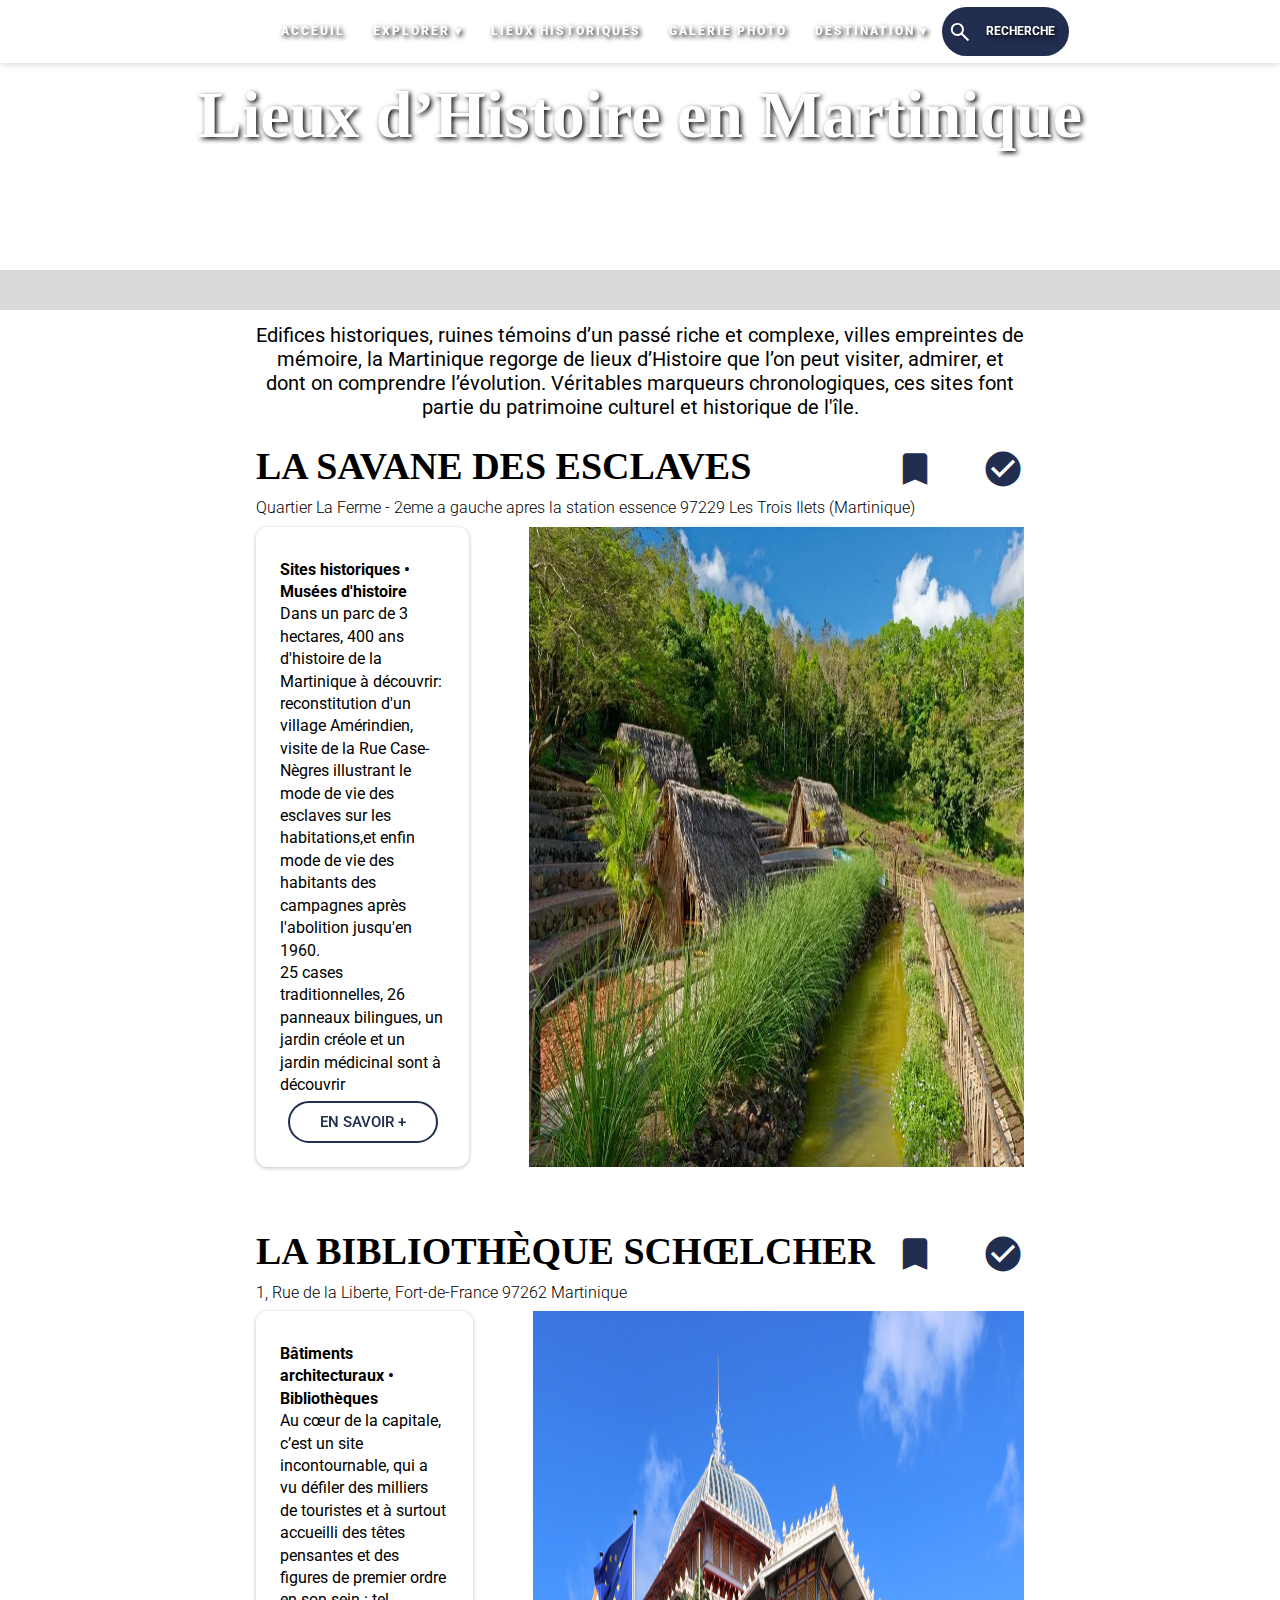
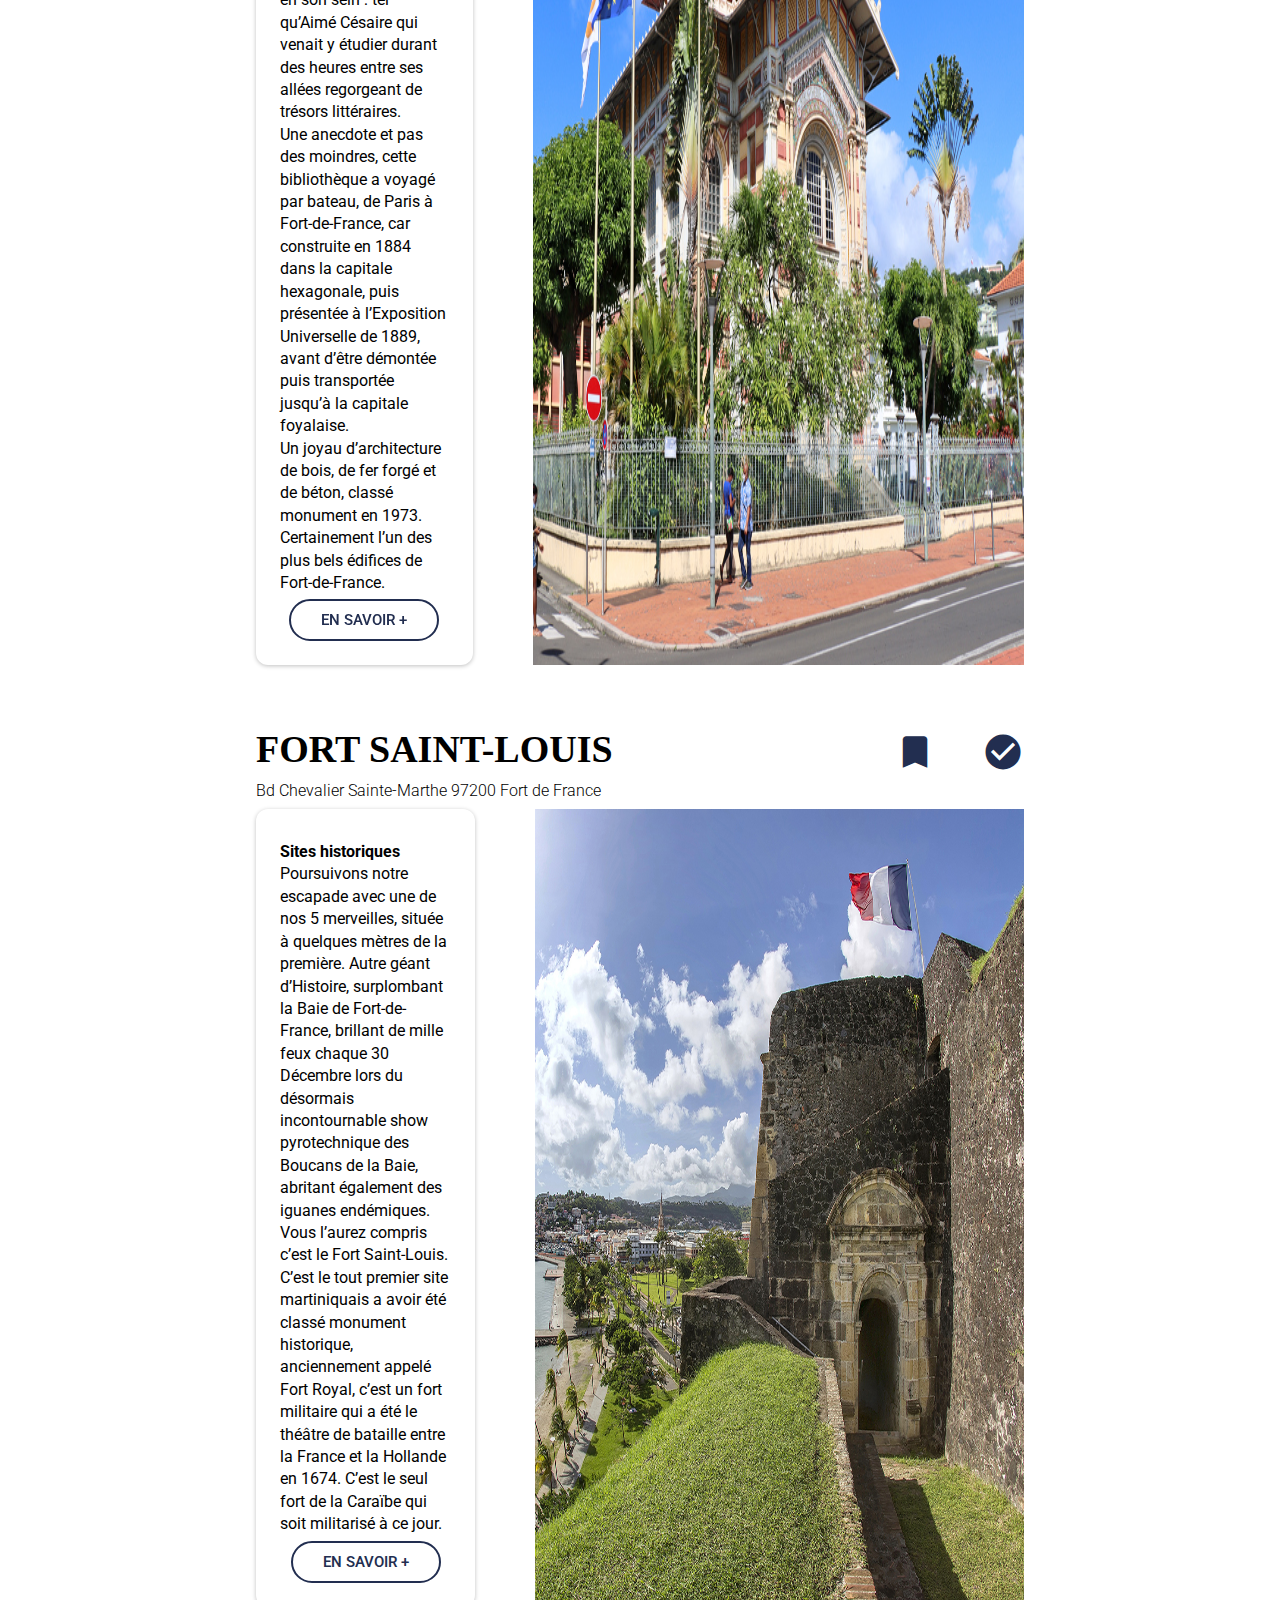
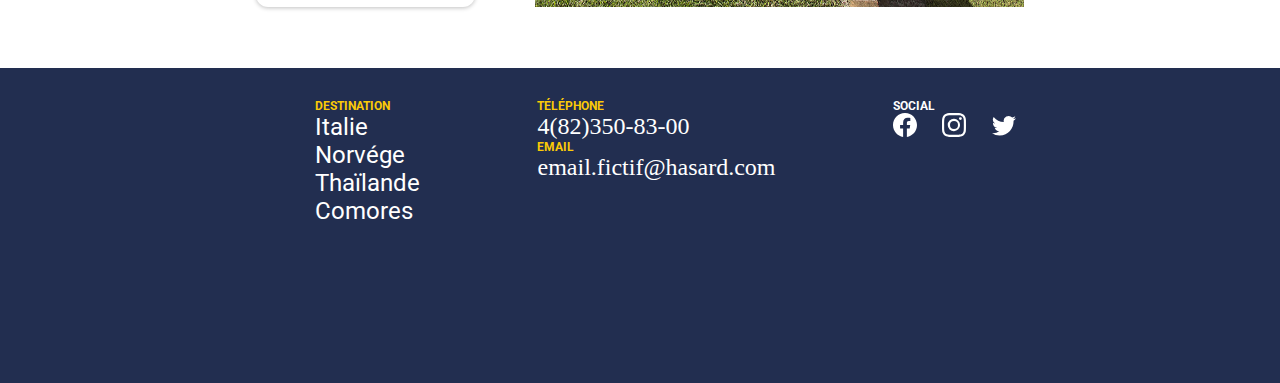
==== commit 83eea3d7: "fix link" ====
--- a/histoire_972.html
+++ b/histoire_972.html
@@ -29,10 +29,10 @@
                           <li><a href='http://'>Galerie photo</a></li>
                           <li><a class='dropdown-arrow' href='index.html'>Destination</a>
                             <ul class='sub-menus'>
-                              <li><a href="comores.html">Italie</a></li>
-                              <li><a href="norvège.html">Suéde</a></li>
-                              <li><a href="italie.html">Thaïlande</a></li>
-                              <li><a href="thailand.html">Comores</a></li>
+                              <li><a href="italie.html">Italie</a></li>
+                              <li><a href="norvège.html">Norvége</a></li>
+                              <li><a href="thailand.html">Thaïlande</a></li>
+                              <li><a href="comores.html">Comores</a></li>
                             </ul>
                           </li>
                           <li><button class="button-44">
@@ -135,10 +135,10 @@
               <div class="box_foot_1">
                   <h4>DESTINATION</h4>
                   <ul>
-                      <li><a href="comores.html">Italie</a></li>
-                      <li><a href="norvège.html">Suéde</a></li>
-                      <li><a href="italie.html">Thaïlande</a></li>
-                      <li><a href="thailand.html">Comores</a></li>
+                      <li><a href="italie.html">Italie</a></li>
+                      <li><a href="norvège.html">Norvége</a></li>
+                      <li><a href="thailand.html">Thaïlande</a></li>
+                      <li><a href="comores.html">Comores</a></li>
                   </ul>
               </div>
               <div class="box_foot_2">
